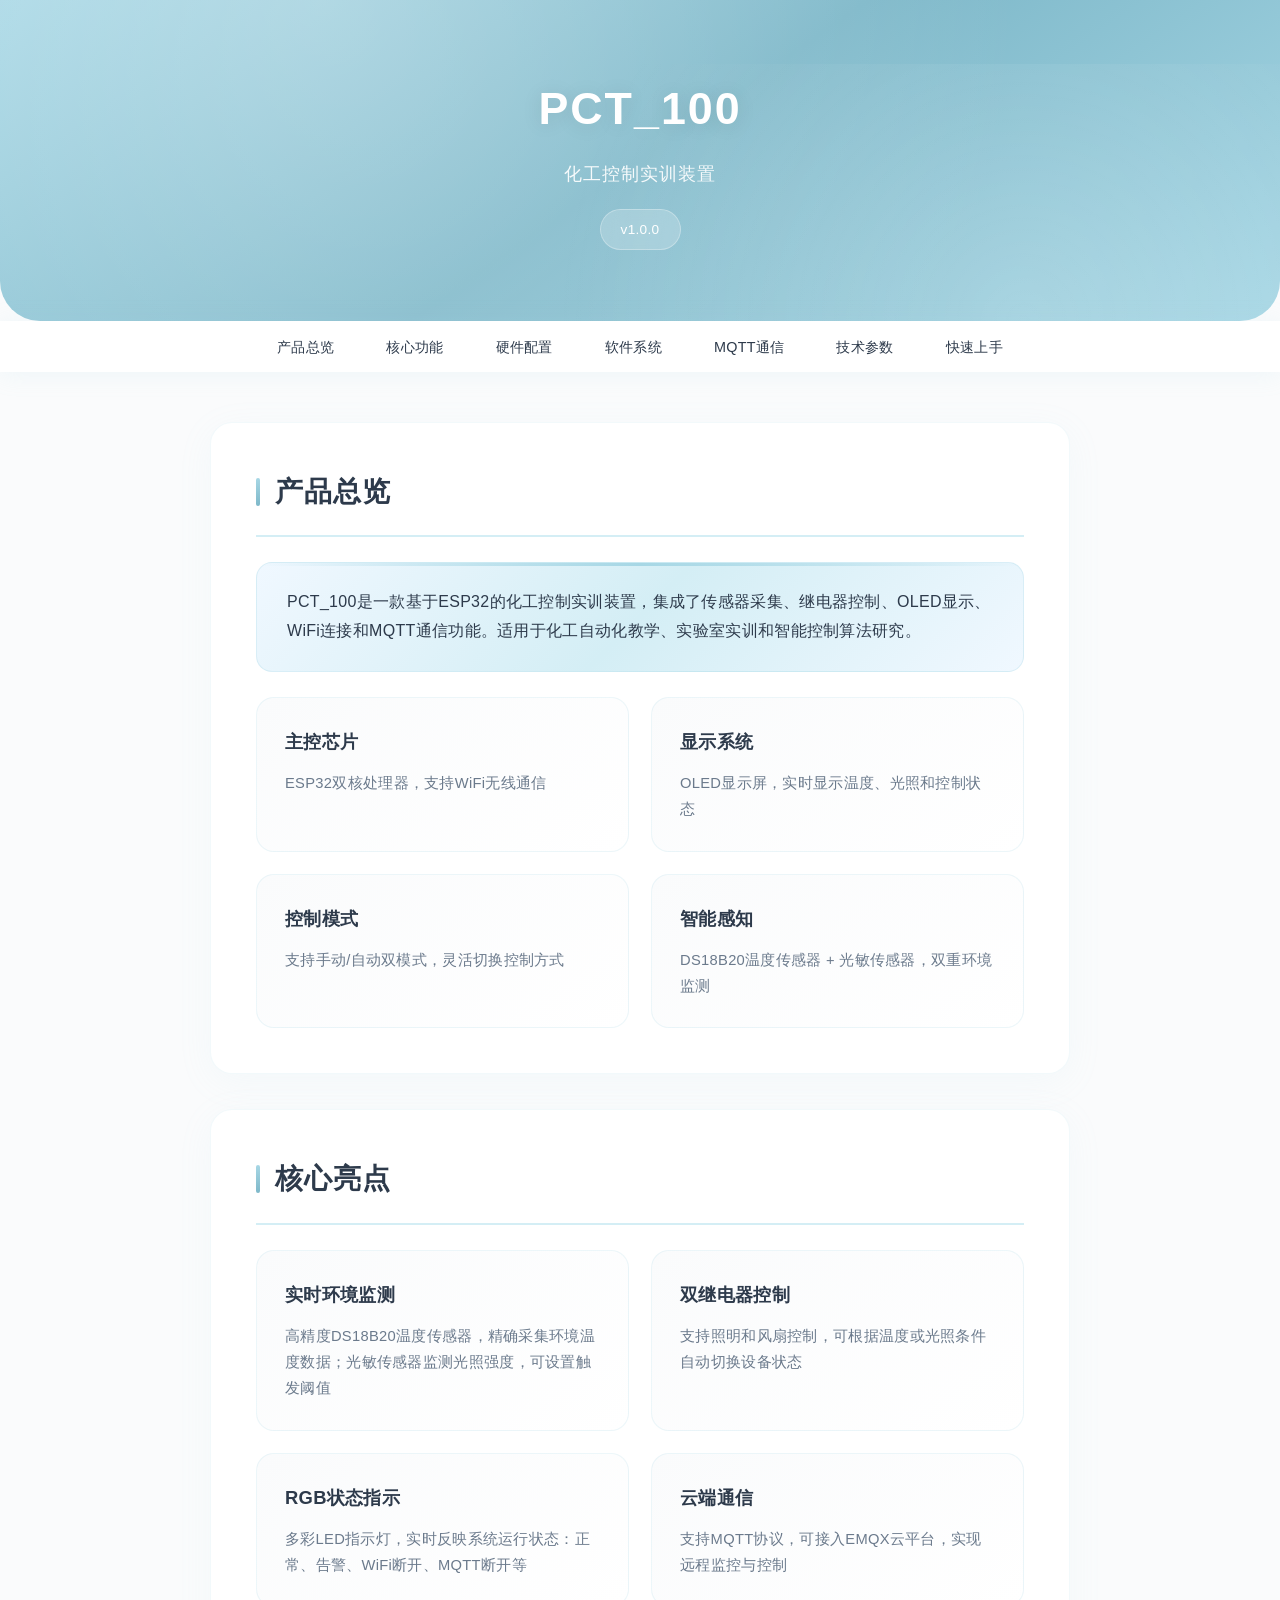
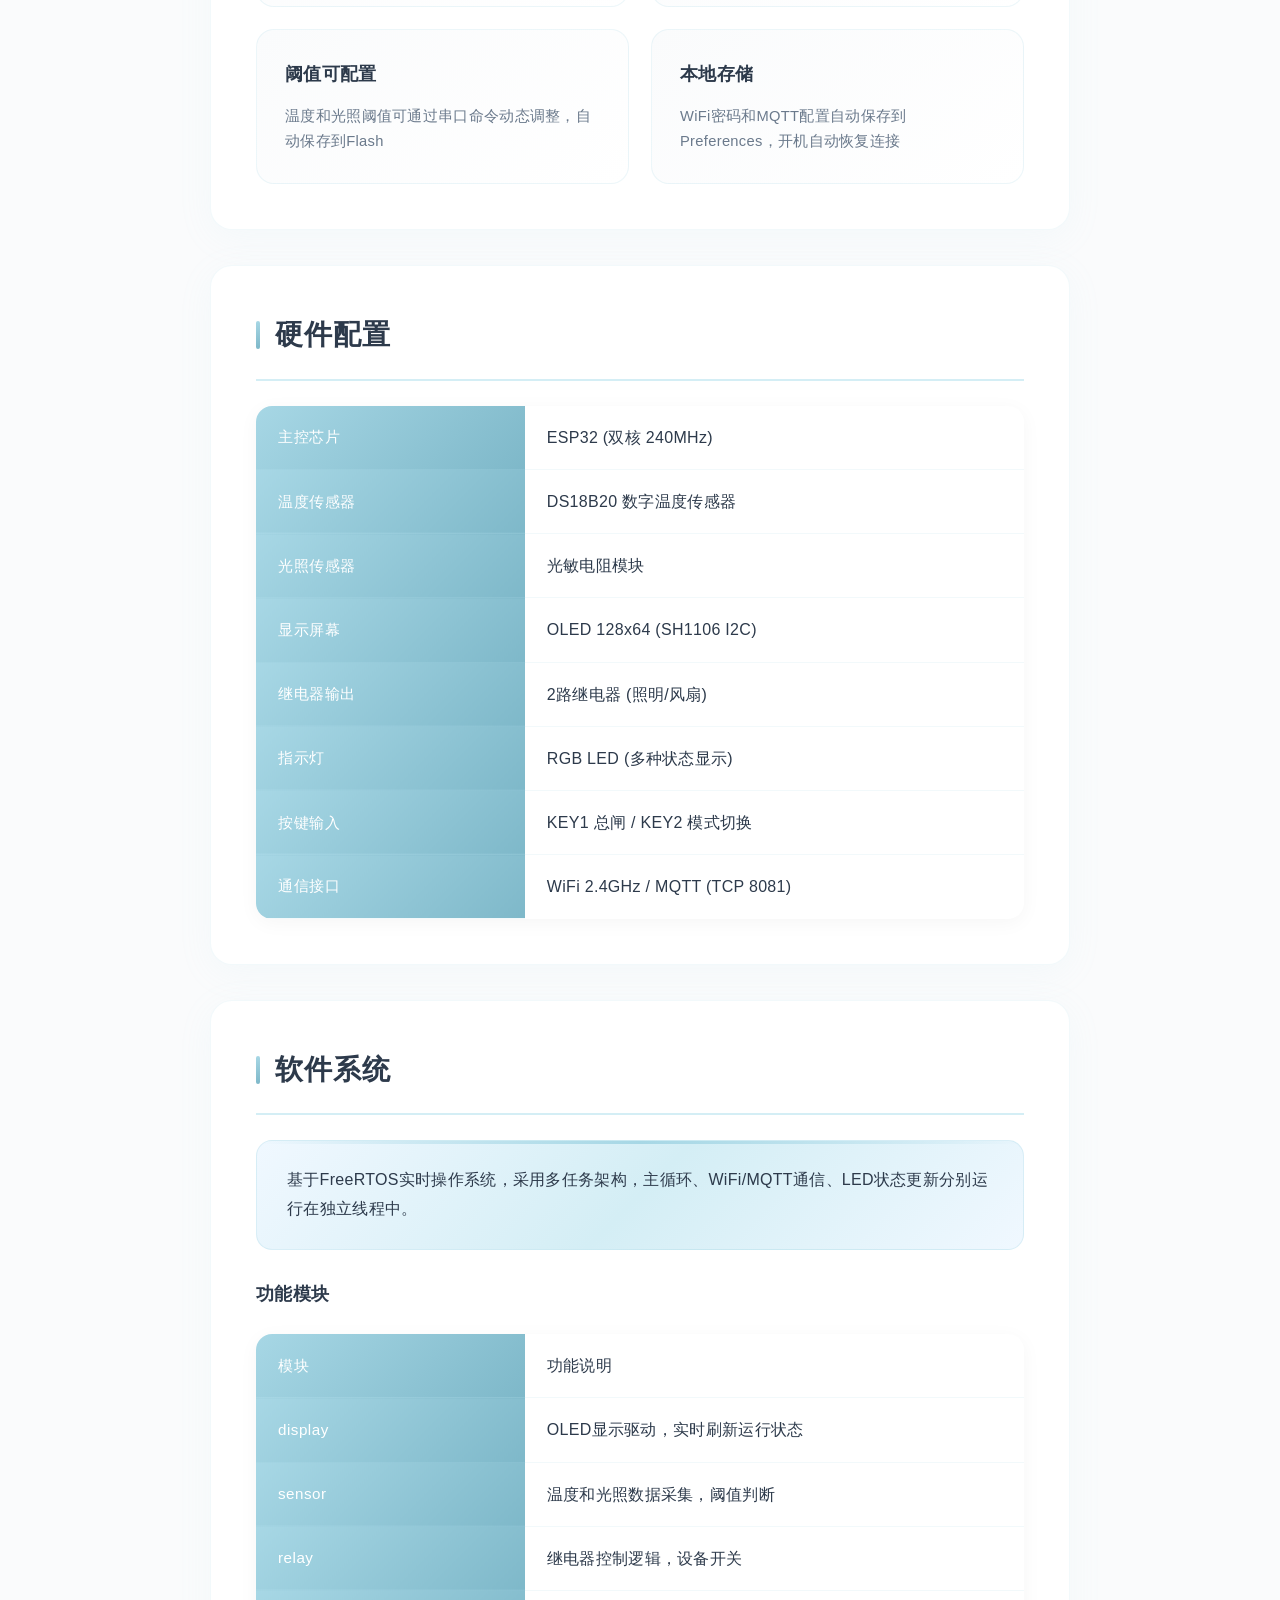
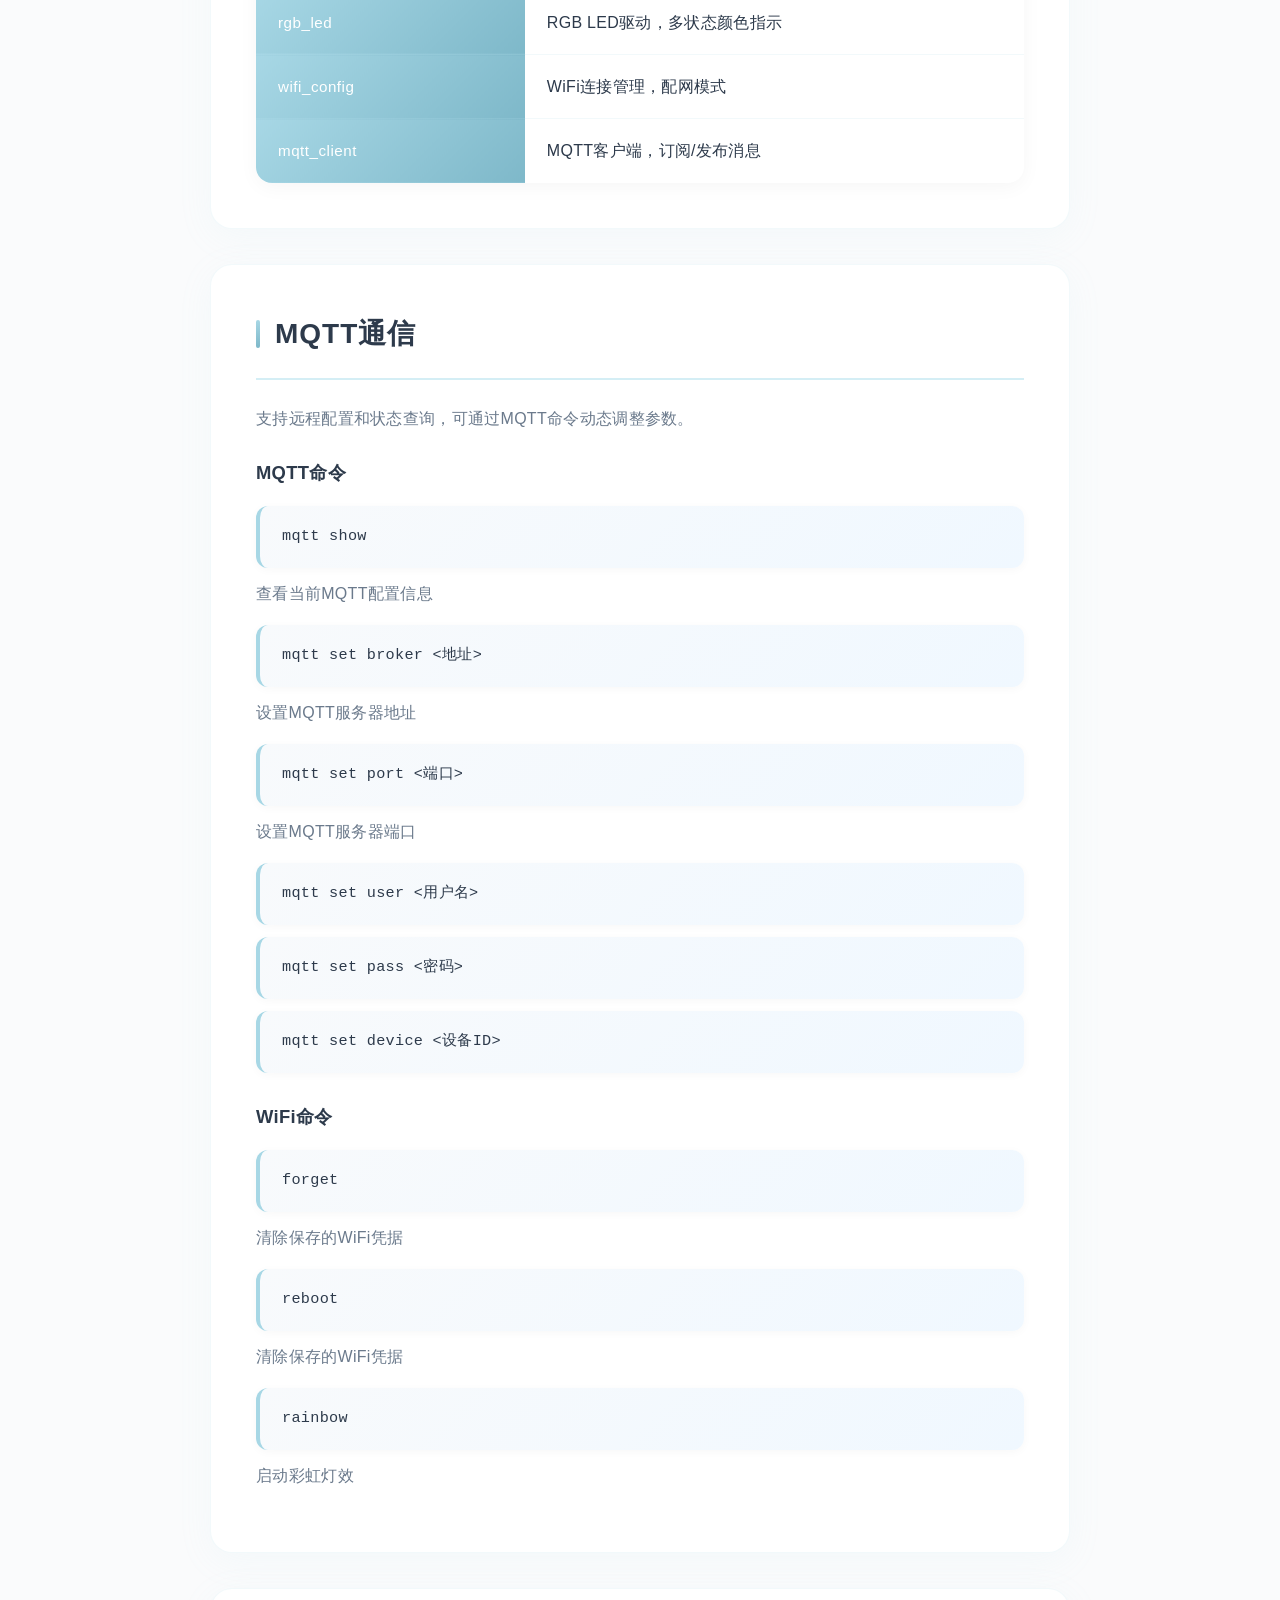
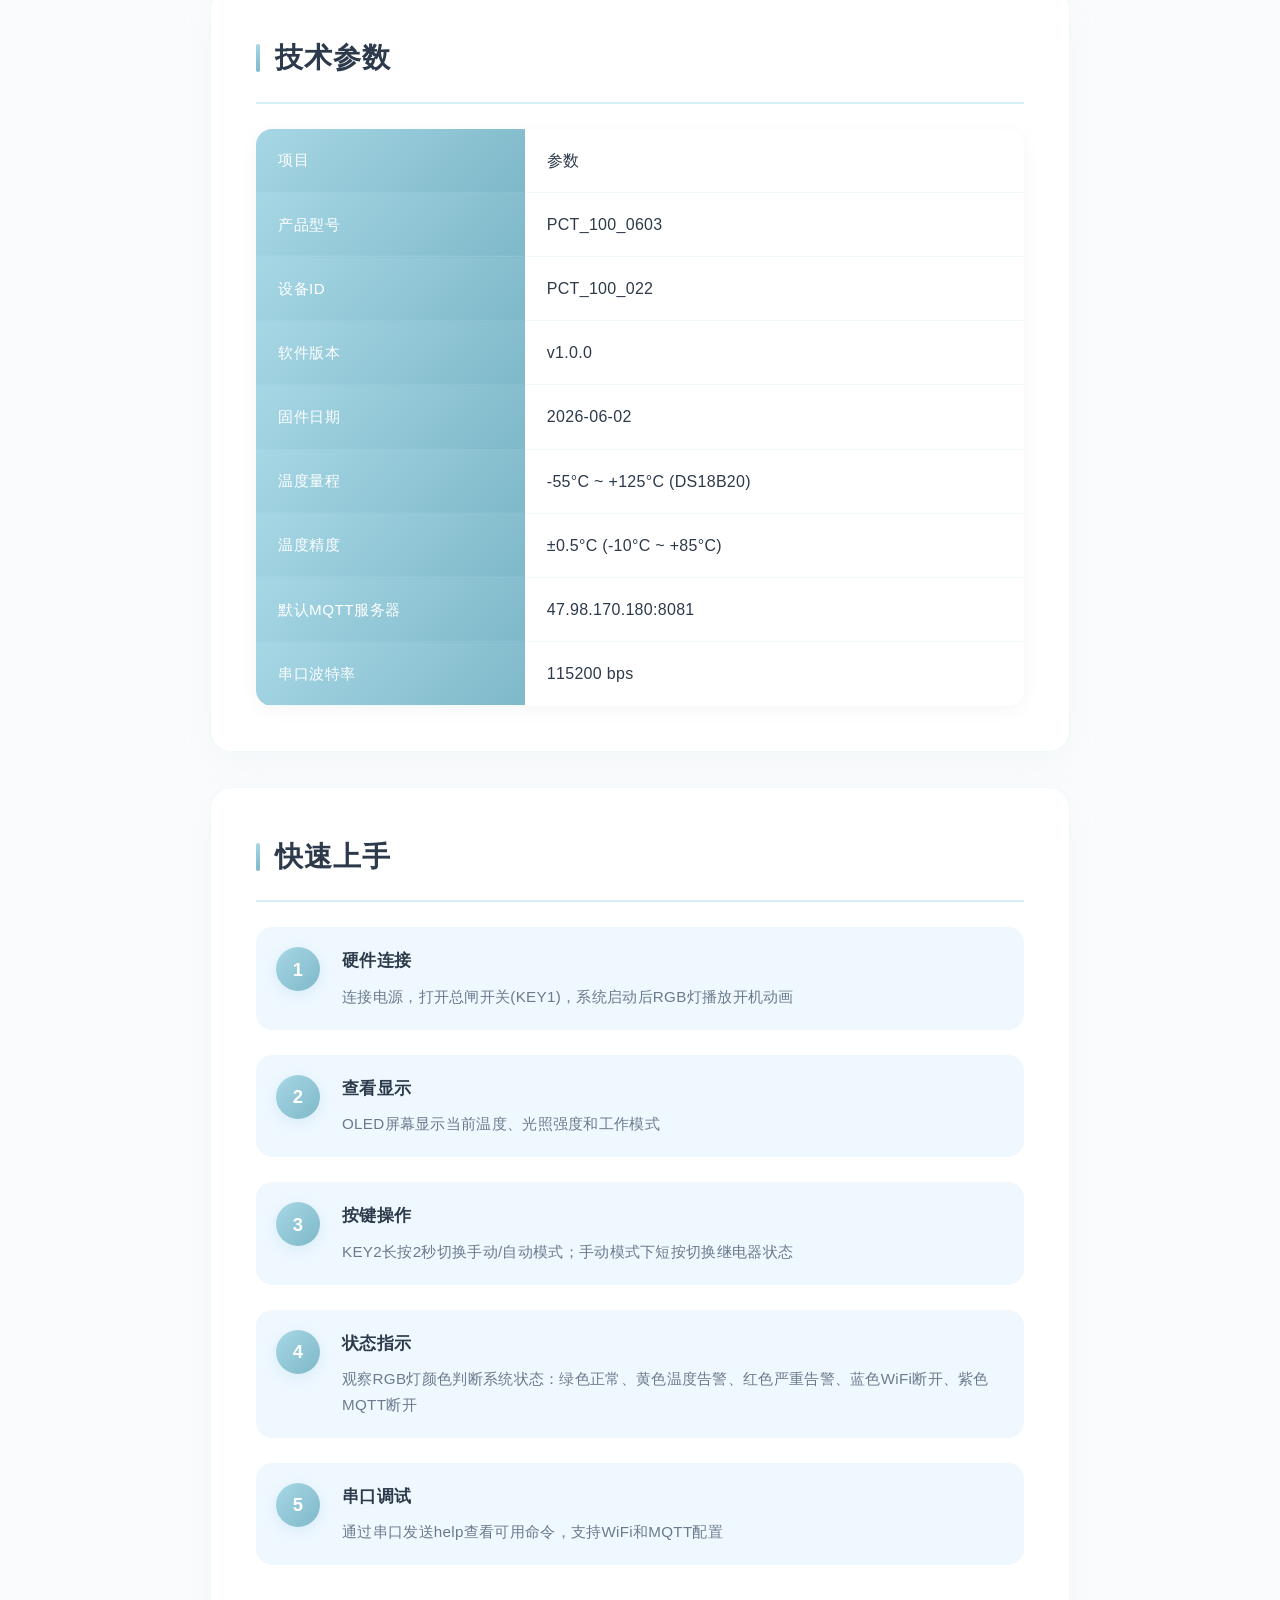
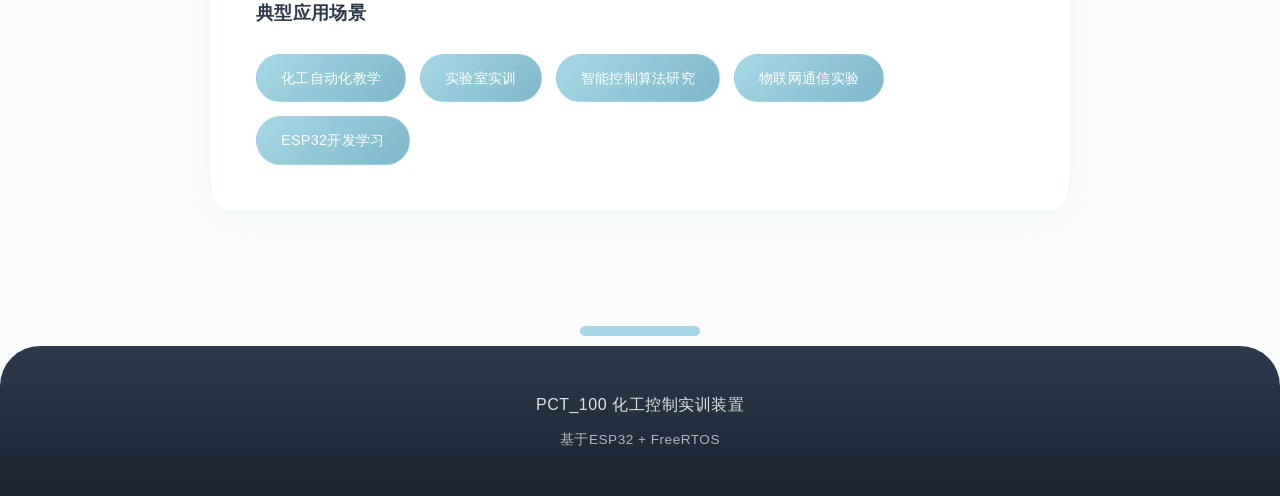
==== index.html @ 9cefe38d "Add files via upload" ====
<!DOCTYPE html>
<html lang="zh-CN">
<head>
    <meta charset="UTF-8">
    <meta name="viewport" content="width=device-width, initial-scale=1.0">
    <title>PCT_100 化工控制实训装置</title>
    <style>
        * {
            margin: 0;
            padding: 0;
            box-sizing: border-box;
        }

        :root {
            --primary: #a7d7e5;
            --primary-dark: #7eb8c9;
            --primary-light: #d4eef5;
            --secondary: #f0f8ff;
            --accent: #c1e1f1;
            --bg-dark: #2d3a4b;
            --bg-light: #fafbfc;
            --text-dark: #2d3a4b;
            --text-light: #6b7a8c;
            --text-muted: #9ca8b8;
        }

        body {
            font-family: 'SF Pro Display', -apple-system, BlinkMacSystemFont, "Segoe UI", "PingFang SC", "Microsoft YaHei", sans-serif;
            background: var(--bg-light);
            color: var(--text-dark);
            line-height: 1.7;
            letter-spacing: 0.3px;
        }

        .header {
            background: linear-gradient(145deg, var(--primary) 0%, var(--primary-dark) 50%, var(--primary) 100%);
            color: white;
            padding: 70px 20px;
            text-align: center;
            position: relative;
            overflow: hidden;
            border-radius: 0 0 40px 40px;
        }

        .header::before {
            content: '';
            position: absolute;
            top: -30%;
            left: -20%;
            width: 150%;
            height: 150%;
            background: radial-gradient(circle at 30% 20%, rgba(255,255,255,0.25) 0%, transparent 50%);
            animation: float 15s ease-in-out infinite;
        }

        .header::after {
            content: '';
            position: absolute;
            bottom: -20%;
            right: -10%;
            width: 100%;
            height: 100%;
            background: radial-gradient(circle at 70% 80%, rgba(255,255,255,0.15) 0%, transparent 50%);
            animation: float-reverse 12s ease-in-out infinite;
        }

        @keyframes float {
            0%, 100% { transform: translate(0, 0) rotate(0deg); }
            50% { transform: translate(5%, 5%) rotate(2deg); }
        }

        @keyframes float-reverse {
            0%, 100% { transform: translate(0, 0) rotate(0deg); }
            50% { transform: translate(-5%, -5%) rotate(-2deg); }
        }

        .header h1 {
            font-size: 2.8rem;
            font-weight: 600;
            margin-bottom: 12px;
            position: relative;
            letter-spacing: 2px;
            text-shadow: 0 2px 20px rgba(0,0,0,0.1);
        }

        .header .subtitle {
            font-size: 1.15rem;
            opacity: 0.92;
            position: relative;
            font-weight: 300;
            letter-spacing: 1px;
        }

        .nav {
            background: white;
            padding: 12px 20px;
            position: sticky;
            top: 0;
            z-index: 100;
            box-shadow: 0 2px 25px rgba(167, 215, 229, 0.15);
            backdrop-filter: blur(10px);
        }

        .nav-list {
            display: flex;
            justify-content: center;
            flex-wrap: wrap;
            gap: 8px 16px;
            list-style: none;
            max-width: 1000px;
            margin: 0 auto;
        }

        .nav-list a {
            color: var(--text-dark);
            text-decoration: none;
            padding: 8px 18px;
            border-radius: 25px;
            transition: all 0.35s cubic-bezier(0.4, 0, 0.2, 1);
            font-size: 0.9rem;
            font-weight: 400;
            background: transparent;
        }

        .nav-list a:hover {
            background: var(--primary);
            color: white;
            transform: translateY(-1px);
            box-shadow: 0 4px 15px rgba(167, 215, 229, 0.4);
        }

        .nav-list a.active {
            background: var(--primary-dark);
            color: white;
        }

        .container {
            max-width: 900px;
            margin: 0 auto;
            padding: 50px 20px;
        }

        .section {
            background: white;
            border-radius: 22px;
            padding: 45px;
            margin-bottom: 35px;
            box-shadow: 0 8px 35px rgba(167, 215, 229, 0.08);
            border: 1px solid rgba(167, 215, 229, 0.15);
            transition: all 0.4s ease;
        }

        .section:hover {
            box-shadow: 0 12px 45px rgba(167, 215, 229, 0.12);
            transform: translateY(-2px);
        }

        .section h2 {
            color: var(--text-dark);
            font-size: 1.75rem;
            margin-bottom: 25px;
            padding-bottom: 20px;
            border-bottom: 2px solid var(--primary-light);
            display: flex;
            align-items: center;
            gap: 15px;
            font-weight: 600;
            letter-spacing: 1px;
        }

        .section h2::before {
            content: '';
            width: 4px;
            height: 28px;
            background: linear-gradient(180deg, var(--primary) 0%, var(--primary-dark) 100%);
            border-radius: 2px;
        }

        .highlight-box {
            background: linear-gradient(135deg, var(--secondary) 0%, var(--primary-light) 50%, var(--secondary) 100%);
            border-radius: 16px;
            padding: 25px 30px;
            margin: 25px 0;
            border: 1px solid rgba(167, 215, 229, 0.3);
            position: relative;
            overflow: hidden;
        }

        .highlight-box::before {
            content: '';
            position: absolute;
            top: 0;
            left: 0;
            width: 100%;
            height: 3px;
            background: linear-gradient(90deg, transparent, var(--primary), transparent);
        }

        .highlight-box p {
            color: var(--text-dark);
            font-size: 1rem;
            font-weight: 400;
            line-height: 1.8;
        }

        .feature-grid {
            display: grid;
            grid-template-columns: repeat(auto-fit, minmax(260px, 1fr));
            gap: 22px;
            margin-top: 25px;
        }

        .feature-card {
            background: linear-gradient(145deg, #fafbfc 0%, white 100%);
            border-radius: 18px;
            padding: 28px;
            border: 1px solid rgba(167, 215, 229, 0.2);
            transition: all 0.4s cubic-bezier(0.4, 0, 0.2, 1);
            position: relative;
            overflow: hidden;
        }

        .feature-card::before {
            content: '';
            position: absolute;
            top: -50%;
            right: -50%;
            width: 100%;
            height: 100%;
            background: radial-gradient(circle, var(--primary-light) 0%, transparent 70%);
            opacity: 0;
            transition: opacity 0.4s;
        }

        .feature-card:hover {
            border-color: var(--primary);
            transform: translateY(-5px);
            box-shadow: 0 15px 40px rgba(167, 215, 229, 0.2);
        }

        .feature-card:hover::before {
            opacity: 1;
        }

        .feature-card h3 {
            color: var(--text-dark);
            font-size: 1.15rem;
            margin-bottom: 14px;
            font-weight: 600;
            position: relative;
            z-index: 1;
        }

        .feature-card p {
            color: var(--text-light);
            font-size: 0.92rem;
            line-height: 1.75;
            position: relative;
            z-index: 1;
        }

        .spec-table {
            width: 100%;
            border-collapse: collapse;
            margin-top: 25px;
            background: white;
            border-radius: 16px;
            overflow: hidden;
            box-shadow: 0 4px 20px rgba(0,0,0,0.04);
        }

        .spec-table th, .spec-table td {
            padding: 18px 22px;
            text-align: left;
            border-bottom: 1px solid rgba(167, 215, 229, 0.15);
        }

        .spec-table th {
            background: linear-gradient(135deg, var(--primary) 0%, var(--primary-dark) 100%);
            color: white;
            font-weight: 500;
            width: 35%;
            font-size: 0.95rem;
            letter-spacing: 0.5px;
        }

        .spec-table tr:last-child td {
            border-bottom: none;
        }

        .spec-table tr:hover td {
            background: var(--secondary);
        }

        .app-list {
            display: flex;
            flex-wrap: wrap;
            gap: 14px;
            margin-top: 25px;
        }

        .app-tag {
            background: linear-gradient(135deg, var(--primary) 0%, var(--primary-dark) 100%);
            color: white;
            padding: 11px 24px;
            border-radius: 28px;
            font-size: 0.9rem;
            font-weight: 500;
            transition: all 0.35s;
            border: 1px solid rgba(167, 215, 229, 0.3);
        }

        .app-tag:hover {
            transform: translateY(-3px);
            box-shadow: 0 8px 25px rgba(167, 215, 229, 0.4);
        }

        .flow-steps {
            display: flex;
            flex-direction: column;
            gap: 25px;
            margin-top: 25px;
        }

        .flow-step {
            display: flex;
            align-items: flex-start;
            gap: 22px;
            padding: 20px;
            background: var(--secondary);
            border-radius: 16px;
            transition: all 0.35s;
        }

        .flow-step:hover {
            background: var(--primary-light);
            transform: translateX(5px);
        }

        .step-number {
            background: linear-gradient(135deg, var(--primary) 0%, var(--primary-dark) 100%);
            color: white;
            width: 44px;
            height: 44px;
            border-radius: 50%;
            display: flex;
            align-items: center;
            justify-content: center;
            font-weight: 600;
            font-size: 1.15rem;
            flex-shrink: 0;
            box-shadow: 0 4px 15px rgba(167, 215, 229, 0.35);
        }

        .step-content h4 {
            color: var(--text-dark);
            margin-bottom: 8px;
            font-weight: 600;
            font-size: 1.05rem;
        }

        .step-content p {
            color: var(--text-light);
            font-size: 0.95rem;
            line-height: 1.7;
        }

        .mqtt-cmd {
            background: linear-gradient(135deg, #f8fafc 0%, #f0f8ff 100%);
            border-radius: 12px;
            padding: 18px 22px;
            font-family: "SF Mono", "Consolas", "Monaco", monospace;
            margin: 12px 0;
            border-left: 4px solid var(--primary);
            font-size: 0.95rem;
            color: var(--text-dark);
            box-shadow: 0 2px 10px rgba(0,0,0,0.03);
        }

        .footer {
            background: linear-gradient(180deg, var(--bg-dark) 0%, #1a2332 100%);
            color: white;
            text-align: center;
            padding: 45px 20px;
            margin-top: 50px;
            border-radius: 40px 40px 0 0;
            position: relative;
        }

        .footer::before {
            content: '';
            position: absolute;
            top: -20px;
            left: 50%;
            transform: translateX(-50%);
            width: 120px;
            height: 10px;
            background: var(--primary);
            border-radius: 5px;
        }

        .footer p {
            opacity: 0.85;
            font-weight: 300;
            letter-spacing: 0.5px;
        }

        .footer p:last-child {
            margin-top: 10px;
            font-size: 0.85rem;
            opacity: 0.65;
        }

        .product-badge {
            display: inline-block;
            background: rgba(255,255,255,0.2);
            backdrop-filter: blur(10px);
            color: white;
            padding: 8px 20px;
            border-radius: 25px;
            font-size: 0.85rem;
            font-weight: 500;
            margin-top: 20px;
            border: 1px solid rgba(255,255,255,0.3);
            position: relative;
        }

        @media (max-width: 768px) {
            .header {
                padding: 50px 20px;
                border-radius: 0 0 25px 25px;
            }
            
            .header h1 { 
                font-size: 2rem; 
                letter-spacing: 1px;
            }
            
            .nav-list { 
                gap: 6px 12px; 
            }
            
            .nav-list a { 
                padding: 7px 14px; 
                font-size: 0.82rem; 
            }
            
            .container {
                padding: 35px 15px;
            }
            
            .section { 
                padding: 28px 22px; 
                border-radius: 16px;
            }
            
            .section h2 { 
                font-size: 1.35rem; 
                padding-bottom: 15px;
            }
            
            .spec-table th, .spec-table td { 
                padding: 12px 15px; 
                font-size: 0.88rem;
            }
            
            .feature-card {
                padding: 22px;
            }
            
            .flow-step {
                padding: 16px;
            }
            
            .step-number {
                width: 38px;
                height: 38px;
                font-size: 1rem;
            }
        }
    </style>
</head>
<body>
    <header class="header">
        <h1>PCT_100</h1>
        <p class="subtitle">化工控制实训装置</p>
        <span class="product-badge">v1.0.0</span>
    </header>

    <nav class="nav">
        <ul class="nav-list">
            <li><a href="#overview">产品总览</a></li>
            <li><a href="#features">核心功能</a></li>
            <li><a href="#hardware">硬件配置</a></li>
            <li><a href="#software">软件系统</a></li>
            <li><a href="#mqtt">MQTT通信</a></li>
            <li><a href="#specs">技术参数</a></li>
            <li><a href="#guide">快速上手</a></li>
        </ul>
    </nav>

    <main class="container">
        <section id="overview" class="section">
            <h2>产品总览</h2>
            <div class="highlight-box">
                <p>PCT_100是一款基于ESP32的化工控制实训装置，集成了传感器采集、继电器控制、OLED显示、WiFi连接和MQTT通信功能。适用于化工自动化教学、实验室实训和智能控制算法研究。</p>
            </div>
            <div class="feature-grid">
                <div class="feature-card">
                    <h3>主控芯片</h3>
                    <p>ESP32双核处理器，支持WiFi无线通信</p>
                </div>
                <div class="feature-card">
                    <h3>显示系统</h3>
                    <p>OLED显示屏，实时显示温度、光照和控制状态</p>
                </div>
                <div class="feature-card">
                    <h3>控制模式</h3>
                    <p>支持手动/自动双模式，灵活切换控制方式</p>
                </div>
                <div class="feature-card">
                    <h3>智能感知</h3>
                    <p>DS18B20温度传感器 + 光敏传感器，双重环境监测</p>
                </div>
            </div>
        </section>

        <section id="features" class="section">
            <h2>核心亮点</h2>
            <div class="feature-grid">
                <div class="feature-card">
                    <h3>实时环境监测</h3>
                    <p>高精度DS18B20温度传感器，精确采集环境温度数据；光敏传感器监测光照强度，可设置触发阈值</p>
                </div>
                <div class="feature-card">
                    <h3>双继电器控制</h3>
                    <p>支持照明和风扇控制，可根据温度或光照条件自动切换设备状态</p>
                </div>
                <div class="feature-card">
                    <h3>RGB状态指示</h3>
                    <p>多彩LED指示灯，实时反映系统运行状态：正常、告警、WiFi断开、MQTT断开等</p>
                </div>
                <div class="feature-card">
                    <h3>云端通信</h3>
                    <p>支持MQTT协议，可接入EMQX云平台，实现远程监控与控制</p>
                </div>
                <div class="feature-card">
                    <h3>阈值可配置</h3>
                    <p>温度和光照阈值可通过串口命令动态调整，自动保存到Flash</p>
                </div>
                <div class="feature-card">
                    <h3>本地存储</h3>
                    <p>WiFi密码和MQTT配置自动保存到Preferences，开机自动恢复连接</p>
                </div>
            </div>
        </section>

        <section id="hardware" class="section">
            <h2>硬件配置</h2>
            <table class="spec-table">
                <tr>
                    <th>主控芯片</th>
                    <td>ESP32 (双核 240MHz)</td>
                </tr>
                <tr>
                    <th>温度传感器</th>
                    <td>DS18B20 数字温度传感器</td>
                </tr>
                <tr>
                    <th>光照传感器</th>
                    <td>光敏电阻模块</td>
                </tr>
                <tr>
                    <th>显示屏幕</th>
                    <td>OLED 128x64 (SH1106 I2C)</td>
                </tr>
                <tr>
                    <th>继电器输出</th>
                    <td>2路继电器 (照明/风扇)</td>
                </tr>
                <tr>
                    <th>指示灯</th>
                    <td>RGB LED (多种状态显示)</td>
                </tr>
                <tr>
                    <th>按键输入</th>
                    <td>KEY1 总闸 / KEY2 模式切换</td>
                </tr>
                <tr>
                    <th>通信接口</th>
                    <td>WiFi 2.4GHz / MQTT (TCP 8081)</td>
                </tr>
            </table>
        </section>

        <section id="software" class="section">
            <h2>软件系统</h2>
            <div class="highlight-box">
                <p>基于FreeRTOS实时操作系统，采用多任务架构，主循环、WiFi/MQTT通信、LED状态更新分别运行在独立线程中。</p>
            </div>
            <h3 style="margin: 28px 0 18px; color: var(--text-dark); font-weight: 600; font-size: 1.15rem;">功能模块</h3>
            <table class="spec-table">
                <tr>
                    <th>模块</th>
                    <td>功能说明</td>
                </tr>
                <tr>
                    <th>display</th>
                    <td>OLED显示驱动，实时刷新运行状态</td>
                </tr>
                <tr>
                    <th>sensor</th>
                    <td>温度和光照数据采集，阈值判断</td>
                </tr>
                <tr>
                    <th>relay</th>
                    <td>继电器控制逻辑，设备开关</td>
                </tr>
                <tr>
                    <th>rgb_led</th>
                    <td>RGB LED驱动，多状态颜色指示</td>
                </tr>
                <tr>
                    <th>wifi_config</th>
                    <td>WiFi连接管理，配网模式</td>
                </tr>
                <tr>
                    <th>mqtt_client</th>
                    <td>MQTT客户端，订阅/发布消息</td>
                </tr>
            </table>
        </section>

        <section id="mqtt" class="section">
            <h2>MQTT通信</h2>
            <p style="color: var(--text-light);">支持远程配置和状态查询，可通过MQTT命令动态调整参数。</p>
            <h3 style="margin: 25px 0 18px; color: var(--text-dark); font-weight: 600; font-size: 1.15rem;">MQTT命令</h3>
            <div class="mqtt-cmd">mqtt show</div>
            <p style="margin: 10px 0 18px; color: var(--text-light);">查看当前MQTT配置信息</p>
            <div class="mqtt-cmd">mqtt set broker &lt;地址&gt;</div>
            <p style="margin: 10px 0 18px; color: var(--text-light);">设置MQTT服务器地址</p>
            <div class="mqtt-cmd">mqtt set port &lt;端口&gt;</div>
            <p style="margin: 10px 0 18px; color: var(--text-light);">设置MQTT服务器端口</p>
            <div class="mqtt-cmd">mqtt set user &lt;用户名&gt;</div>
            <div class="mqtt-cmd">mqtt set pass &lt;密码&gt;</div>
            <div class="mqtt-cmd">mqtt set device &lt;设备ID&gt;</div>
            <h3 style="margin: 28px 0 18px; color: var(--text-dark); font-weight: 600; font-size: 1.15rem;">WiFi命令</h3>
            <div class="mqtt-cmd">forget</div>
            <p style="margin: 10px 0 18px; color: var(--text-light);">清除保存的WiFi凭据</p>
            <div class="mqtt-cmd">reboot</div>
            <p style="margin: 10px 0 18px; color: var(--text-light);">清除保存的WiFi凭据</p>
            <div class="mqtt-cmd">rainbow</div>
            <p style="margin: 10px 0 18px; color: var(--text-light);">启动彩虹灯效</p>
        </section>

        <section id="specs" class="section">
            <h2>技术参数</h2>
            <table class="spec-table">
                <tr>
                    <th>项目</th>
                    <td>参数</td>
                </tr>
                <tr>
                    <th>产品型号</th>
                    <td>PCT_100_0603</td>
                </tr>
                <tr>
                    <th>设备ID</th>
                    <td>PCT_100_022</td>
                </tr>
                <tr>
                    <th>软件版本</th>
                    <td>v1.0.0</td>
                </tr>
                <tr>
                    <th>固件日期</th>
                    <td>2026-06-02</td>
                </tr>
                <tr>
                    <th>温度量程</th>
                    <td>-55°C ~ +125°C (DS18B20)</td>
                </tr>
                <tr>
                    <th>温度精度</th>
                    <td>±0.5°C (-10°C ~ +85°C)</td>
                </tr>
                <tr>
                    <th>默认MQTT服务器</th>
                    <td>47.98.170.180:8081</td>
                </tr>
                <tr>
                    <th>串口波特率</th>
                    <td>115200 bps</td>
                </tr>
            </table>
        </section>

        <section id="guide" class="section">
            <h2>快速上手</h2>
            <div class="flow-steps">
                <div class="flow-step">
                    <span class="step-number">1</span>
                    <div class="step-content">
                        <h4>硬件连接</h4>
                        <p>连接电源，打开总闸开关(KEY1)，系统启动后RGB灯播放开机动画</p>
                    </div>
                </div>
                <div class="flow-step">
                    <span class="step-number">2</span>
                    <div class="step-content">
                        <h4>查看显示</h4>
                        <p>OLED屏幕显示当前温度、光照强度和工作模式</p>
                    </div>
                </div>
                <div class="flow-step">
                    <span class="step-number">3</span>
                    <div class="step-content">
                        <h4>按键操作</h4>
                        <p>KEY2长按2秒切换手动/自动模式；手动模式下短按切换继电器状态</p>
                    </div>
                </div>
                <div class="flow-step">
                    <span class="step-number">4</span>
                    <div class="step-content">
                        <h4>状态指示</h4>
                        <p>观察RGB灯颜色判断系统状态：绿色正常、黄色温度告警、红色严重告警、蓝色WiFi断开、紫色MQTT断开</p>
                    </div>
                </div>
                <div class="flow-step">
                    <span class="step-number">5</span>
                    <div class="step-content">
                        <h4>串口调试</h4>
                        <p>通过串口发送help查看可用命令，支持WiFi和MQTT配置</p>
                    </div>
                </div>
            </div>
            <h3 style="margin: 32px 0 20px; color: var(--text-dark); font-weight: 600; font-size: 1.15rem;">典型应用场景</h3>
            <div class="app-list">
                <span class="app-tag">化工自动化教学</span>
                <span class="app-tag">实验室实训</span>
                <span class="app-tag">智能控制算法研究</span>
                <span class="app-tag">物联网通信实验</span>
                <span class="app-tag">ESP32开发学习</span>
            </div>
        </section>
    </main>

    <footer class="footer">
        <p>PCT_100 化工控制实训装置</p>
        <p>基于ESP32 + FreeRTOS</p>
    </footer>

    <script>
        document.querySelectorAll('a[href^="#"]').forEach(anchor => {
            anchor.addEventListener('click', function(e) {
                e.preventDefault();
                const target = document.querySelector(this.getAttribute('href'));
                if (target) {
                    target.scrollIntoView({ behavior: 'smooth', block: 'start' });
                }
            });
        });

        window.addEventListener('scroll', function() {
            const sections = document.querySelectorAll('.section');
            const navLinks = document.querySelectorAll('.nav-list a');
            
            let currentSection = '';
            
            sections.forEach(section => {
                const sectionTop = section.offsetTop;
                const sectionHeight = section.offsetHeight;
                if (window.scrollY >= sectionTop - 150 && window.scrollY < sectionTop + sectionHeight - 150) {
                    currentSection = section.getAttribute('id');
                }
            });
            
            navLinks.forEach(link => {
                link.classList.remove('active');
                if (link.getAttribute('href') === `#${currentSection}`) {
                    link.classList.add('active');
                }
            });
        });
    </script>
</body>
</html>
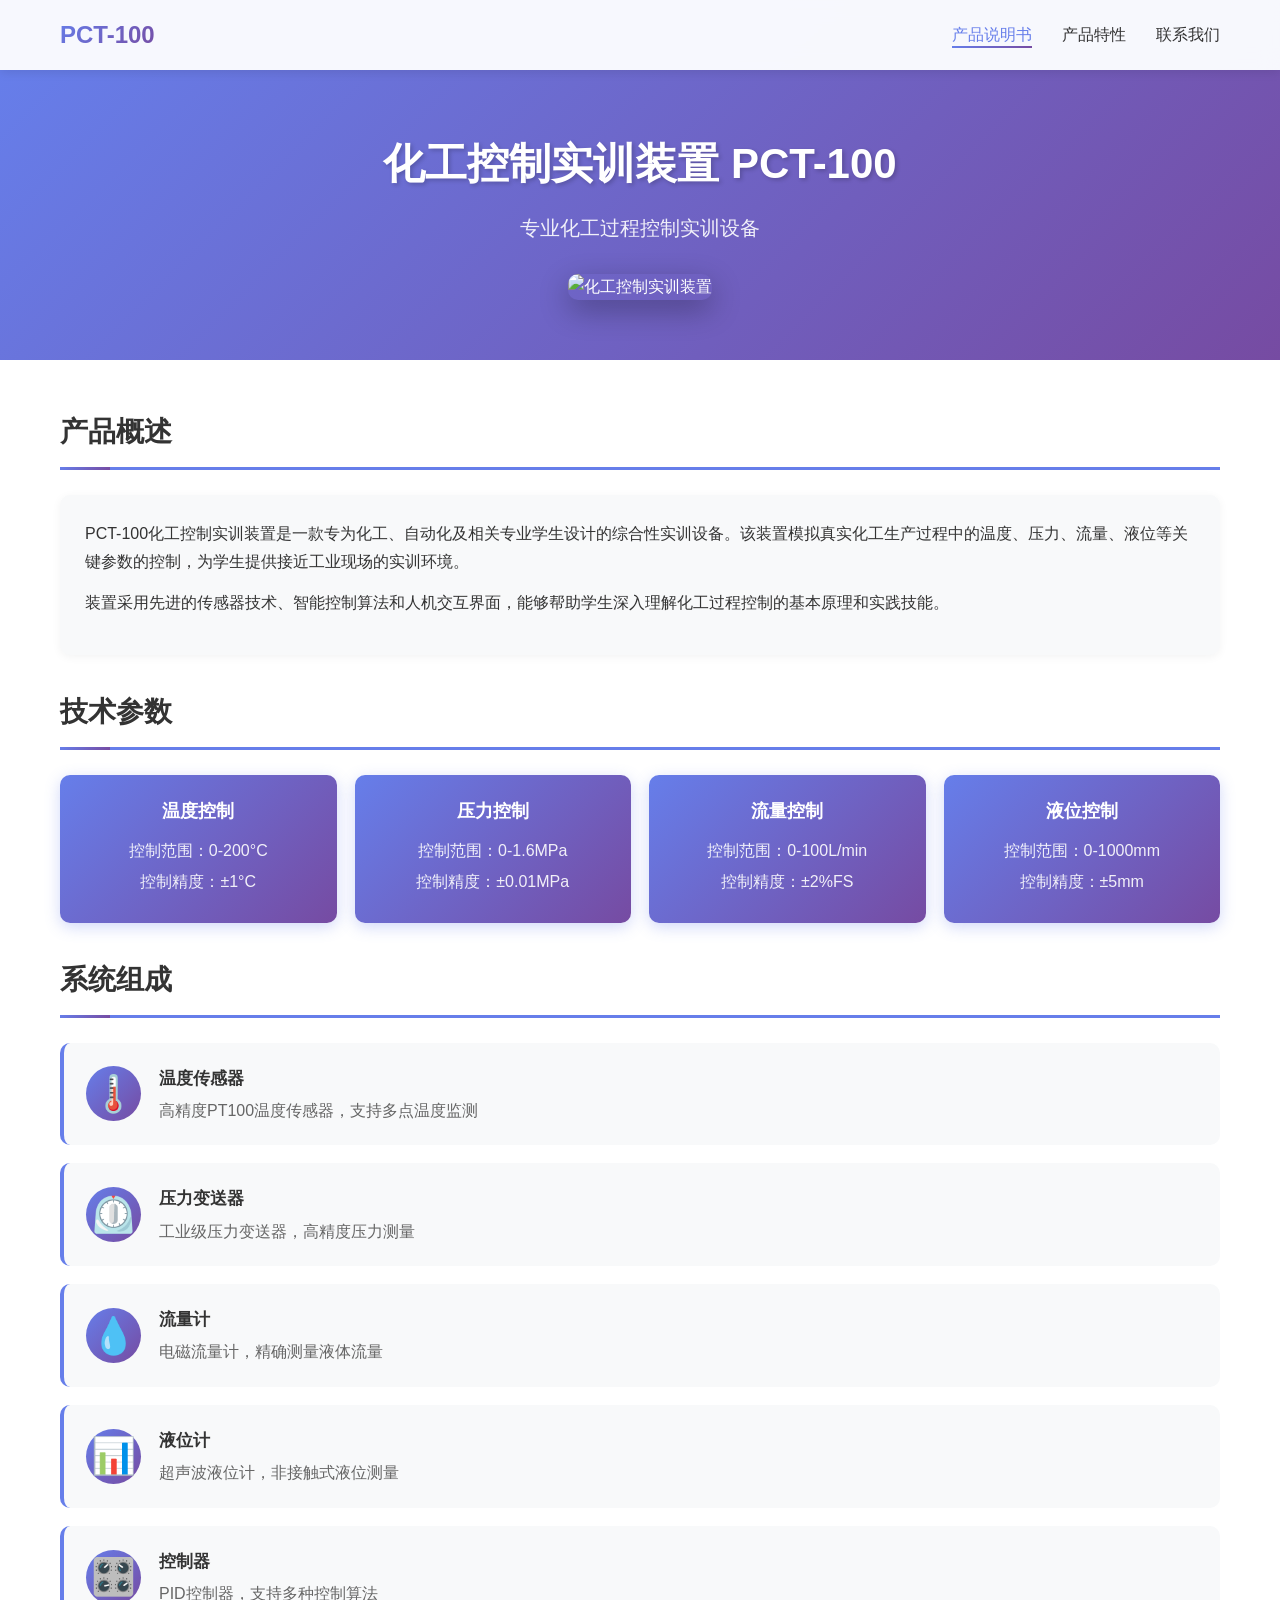
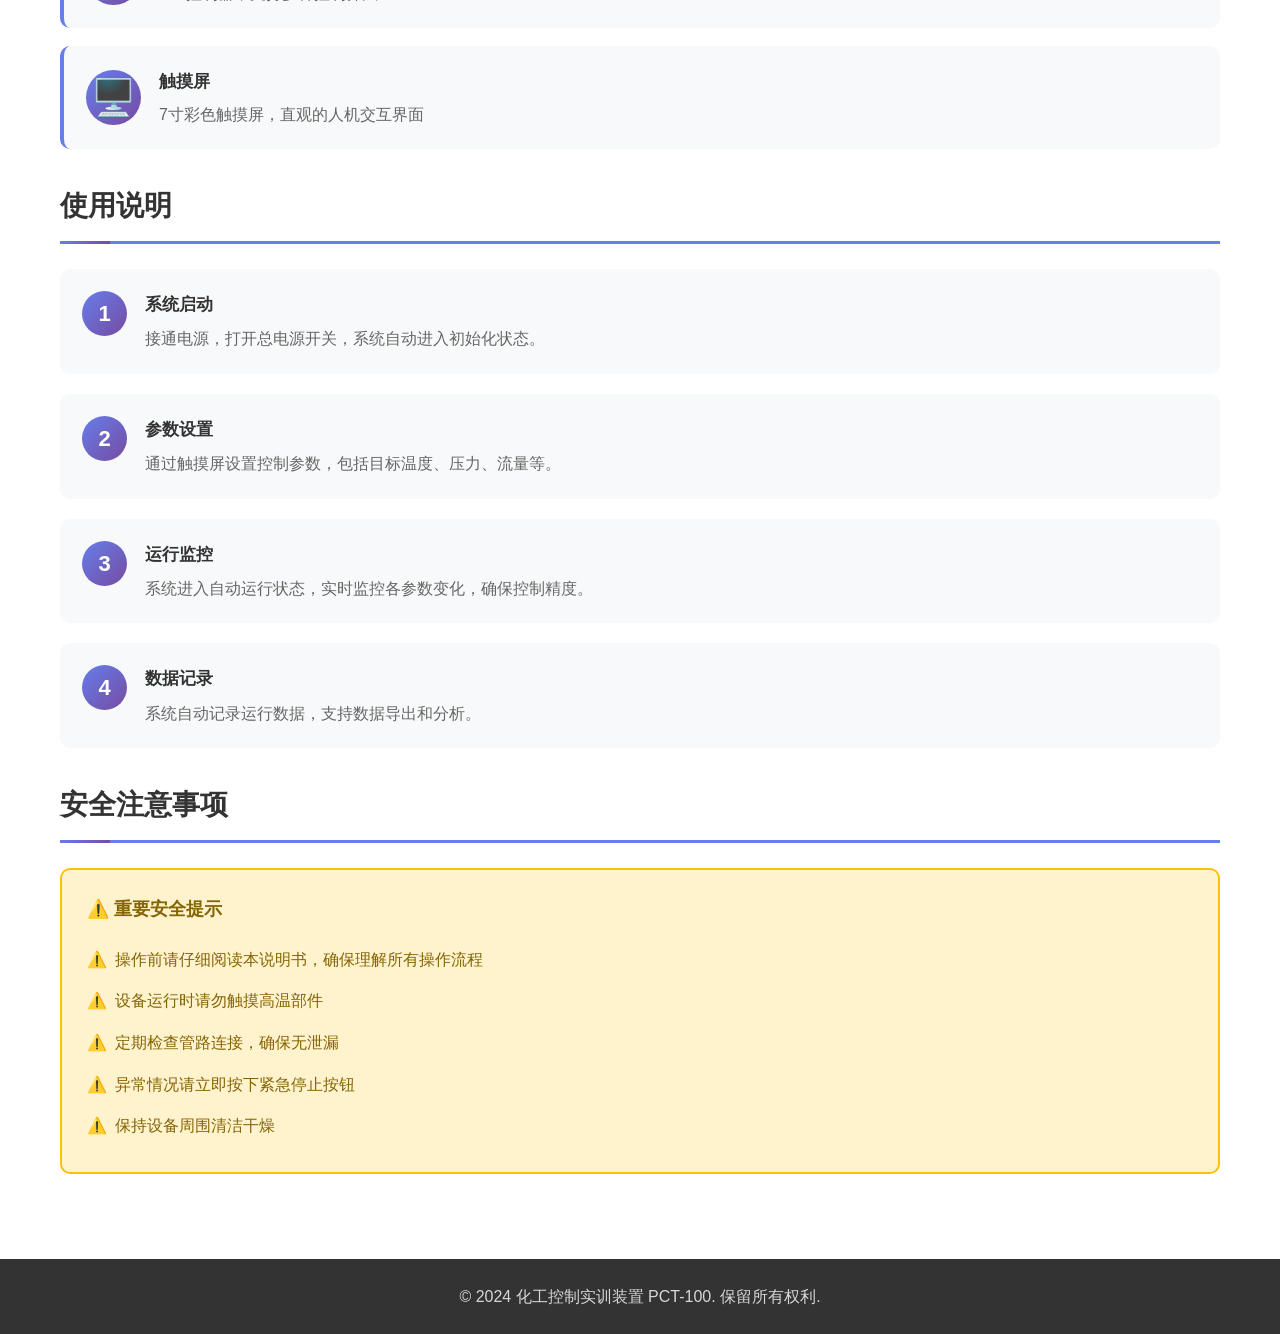
==== commit 24130a63: "初始化化工控制实训装置产品说明书网站" ====
--- a/index.html
+++ b/index.html
@@ -1,787 +1,165 @@
-<!DOCTYPE html>
-<html lang="zh-CN">
-<head>
-    <meta charset="UTF-8">
-    <meta name="viewport" content="width=device-width, initial-scale=1.0">
-    <title>PCT_100 化工控制实训装置</title>
-    <style>
-        * {
-            margin: 0;
-            padding: 0;
-            box-sizing: border-box;
-        }
-
-        :root {
-            --primary: #a7d7e5;
-            --primary-dark: #7eb8c9;
-            --primary-light: #d4eef5;
-            --secondary: #f0f8ff;
-            --accent: #c1e1f1;
-            --bg-dark: #2d3a4b;
-            --bg-light: #fafbfc;
-            --text-dark: #2d3a4b;
-            --text-light: #6b7a8c;
-            --text-muted: #9ca8b8;
-        }
-
-        body {
-            font-family: 'SF Pro Display', -apple-system, BlinkMacSystemFont, "Segoe UI", "PingFang SC", "Microsoft YaHei", sans-serif;
-            background: var(--bg-light);
-            color: var(--text-dark);
-            line-height: 1.7;
-            letter-spacing: 0.3px;
-        }
-
-        .header {
-            background: linear-gradient(145deg, var(--primary) 0%, var(--primary-dark) 50%, var(--primary) 100%);
-            color: white;
-            padding: 70px 20px;
-            text-align: center;
-            position: relative;
-            overflow: hidden;
-            border-radius: 0 0 40px 40px;
-        }
-
-        .header::before {
-            content: '';
-            position: absolute;
-            top: -30%;
-            left: -20%;
-            width: 150%;
-            height: 150%;
-            background: radial-gradient(circle at 30% 20%, rgba(255,255,255,0.25) 0%, transparent 50%);
-            animation: float 15s ease-in-out infinite;
-        }
-
-        .header::after {
-            content: '';
-            position: absolute;
-            bottom: -20%;
-            right: -10%;
-            width: 100%;
-            height: 100%;
-            background: radial-gradient(circle at 70% 80%, rgba(255,255,255,0.15) 0%, transparent 50%);
-            animation: float-reverse 12s ease-in-out infinite;
-        }
-
-        @keyframes float {
-            0%, 100% { transform: translate(0, 0) rotate(0deg); }
-            50% { transform: translate(5%, 5%) rotate(2deg); }
-        }
-
-        @keyframes float-reverse {
-            0%, 100% { transform: translate(0, 0) rotate(0deg); }
-            50% { transform: translate(-5%, -5%) rotate(-2deg); }
-        }
-
-        .header h1 {
-            font-size: 2.8rem;
-            font-weight: 600;
-            margin-bottom: 12px;
-            position: relative;
-            letter-spacing: 2px;
-            text-shadow: 0 2px 20px rgba(0,0,0,0.1);
-        }
-
-        .header .subtitle {
-            font-size: 1.15rem;
-            opacity: 0.92;
-            position: relative;
-            font-weight: 300;
-            letter-spacing: 1px;
-        }
-
-        .nav {
-            background: white;
-            padding: 12px 20px;
-            position: sticky;
-            top: 0;
-            z-index: 100;
-            box-shadow: 0 2px 25px rgba(167, 215, 229, 0.15);
-            backdrop-filter: blur(10px);
-        }
-
-        .nav-list {
-            display: flex;
-            justify-content: center;
-            flex-wrap: wrap;
-            gap: 8px 16px;
-            list-style: none;
-            max-width: 1000px;
-            margin: 0 auto;
-        }
-
-        .nav-list a {
-            color: var(--text-dark);
-            text-decoration: none;
-            padding: 8px 18px;
-            border-radius: 25px;
-            transition: all 0.35s cubic-bezier(0.4, 0, 0.2, 1);
-            font-size: 0.9rem;
-            font-weight: 400;
-            background: transparent;
-        }
-
-        .nav-list a:hover {
-            background: var(--primary);
-            color: white;
-            transform: translateY(-1px);
-            box-shadow: 0 4px 15px rgba(167, 215, 229, 0.4);
-        }
-
-        .nav-list a.active {
-            background: var(--primary-dark);
-            color: white;
-        }
-
-        .container {
-            max-width: 900px;
-            margin: 0 auto;
-            padding: 50px 20px;
-        }
-
-        .section {
-            background: white;
-            border-radius: 22px;
-            padding: 45px;
-            margin-bottom: 35px;
-            box-shadow: 0 8px 35px rgba(167, 215, 229, 0.08);
-            border: 1px solid rgba(167, 215, 229, 0.15);
-            transition: all 0.4s ease;
-        }
-
-        .section:hover {
-            box-shadow: 0 12px 45px rgba(167, 215, 229, 0.12);
-            transform: translateY(-2px);
-        }
-
-        .section h2 {
-            color: var(--text-dark);
-            font-size: 1.75rem;
-            margin-bottom: 25px;
-            padding-bottom: 20px;
-            border-bottom: 2px solid var(--primary-light);
-            display: flex;
-            align-items: center;
-            gap: 15px;
-            font-weight: 600;
-            letter-spacing: 1px;
-        }
-
-        .section h2::before {
-            content: '';
-            width: 4px;
-            height: 28px;
-            background: linear-gradient(180deg, var(--primary) 0%, var(--primary-dark) 100%);
-            border-radius: 2px;
-        }
-
-        .highlight-box {
-            background: linear-gradient(135deg, var(--secondary) 0%, var(--primary-light) 50%, var(--secondary) 100%);
-            border-radius: 16px;
-            padding: 25px 30px;
-            margin: 25px 0;
-            border: 1px solid rgba(167, 215, 229, 0.3);
-            position: relative;
-            overflow: hidden;
-        }
-
-        .highlight-box::before {
-            content: '';
-            position: absolute;
-            top: 0;
-            left: 0;
-            width: 100%;
-            height: 3px;
-            background: linear-gradient(90deg, transparent, var(--primary), transparent);
-        }
-
-        .highlight-box p {
-            color: var(--text-dark);
-            font-size: 1rem;
-            font-weight: 400;
-            line-height: 1.8;
-        }
-
-        .feature-grid {
-            display: grid;
-            grid-template-columns: repeat(auto-fit, minmax(260px, 1fr));
-            gap: 22px;
-            margin-top: 25px;
-        }
-
-        .feature-card {
-            background: linear-gradient(145deg, #fafbfc 0%, white 100%);
-            border-radius: 18px;
-            padding: 28px;
-            border: 1px solid rgba(167, 215, 229, 0.2);
-            transition: all 0.4s cubic-bezier(0.4, 0, 0.2, 1);
-            position: relative;
-            overflow: hidden;
-        }
-
-        .feature-card::before {
-            content: '';
-            position: absolute;
-            top: -50%;
-            right: -50%;
-            width: 100%;
-            height: 100%;
-            background: radial-gradient(circle, var(--primary-light) 0%, transparent 70%);
-            opacity: 0;
-            transition: opacity 0.4s;
-        }
-
-        .feature-card:hover {
-            border-color: var(--primary);
-            transform: translateY(-5px);
-            box-shadow: 0 15px 40px rgba(167, 215, 229, 0.2);
-        }
-
-        .feature-card:hover::before {
-            opacity: 1;
-        }
-
-        .feature-card h3 {
-            color: var(--text-dark);
-            font-size: 1.15rem;
-            margin-bottom: 14px;
-            font-weight: 600;
-            position: relative;
-            z-index: 1;
-        }
-
-        .feature-card p {
-            color: var(--text-light);
-            font-size: 0.92rem;
-            line-height: 1.75;
-            position: relative;
-            z-index: 1;
-        }
-
-        .spec-table {
-            width: 100%;
-            border-collapse: collapse;
-            margin-top: 25px;
-            background: white;
-            border-radius: 16px;
-            overflow: hidden;
-            box-shadow: 0 4px 20px rgba(0,0,0,0.04);
-        }
-
-        .spec-table th, .spec-table td {
-            padding: 18px 22px;
-            text-align: left;
-            border-bottom: 1px solid rgba(167, 215, 229, 0.15);
-        }
-
-        .spec-table th {
-            background: linear-gradient(135deg, var(--primary) 0%, var(--primary-dark) 100%);
-            color: white;
-            font-weight: 500;
-            width: 35%;
-            font-size: 0.95rem;
-            letter-spacing: 0.5px;
-        }
-
-        .spec-table tr:last-child td {
-            border-bottom: none;
-        }
-
-        .spec-table tr:hover td {
-            background: var(--secondary);
-        }
-
-        .app-list {
-            display: flex;
-            flex-wrap: wrap;
-            gap: 14px;
-            margin-top: 25px;
-        }
-
-        .app-tag {
-            background: linear-gradient(135deg, var(--primary) 0%, var(--primary-dark) 100%);
-            color: white;
-            padding: 11px 24px;
-            border-radius: 28px;
-            font-size: 0.9rem;
-            font-weight: 500;
-            transition: all 0.35s;
-            border: 1px solid rgba(167, 215, 229, 0.3);
-        }
-
-        .app-tag:hover {
-            transform: translateY(-3px);
-            box-shadow: 0 8px 25px rgba(167, 215, 229, 0.4);
-        }
-
-        .flow-steps {
-            display: flex;
-            flex-direction: column;
-            gap: 25px;
-            margin-top: 25px;
-        }
-
-        .flow-step {
-            display: flex;
-            align-items: flex-start;
-            gap: 22px;
-            padding: 20px;
-            background: var(--secondary);
-            border-radius: 16px;
-            transition: all 0.35s;
-        }
-
-        .flow-step:hover {
-            background: var(--primary-light);
-            transform: translateX(5px);
-        }
-
-        .step-number {
-            background: linear-gradient(135deg, var(--primary) 0%, var(--primary-dark) 100%);
-            color: white;
-            width: 44px;
-            height: 44px;
-            border-radius: 50%;
-            display: flex;
-            align-items: center;
-            justify-content: center;
-            font-weight: 600;
-            font-size: 1.15rem;
-            flex-shrink: 0;
-            box-shadow: 0 4px 15px rgba(167, 215, 229, 0.35);
-        }
-
-        .step-content h4 {
-            color: var(--text-dark);
-            margin-bottom: 8px;
-            font-weight: 600;
-            font-size: 1.05rem;
-        }
-
-        .step-content p {
-            color: var(--text-light);
-            font-size: 0.95rem;
-            line-height: 1.7;
-        }
-
-        .mqtt-cmd {
-            background: linear-gradient(135deg, #f8fafc 0%, #f0f8ff 100%);
-            border-radius: 12px;
-            padding: 18px 22px;
-            font-family: "SF Mono", "Consolas", "Monaco", monospace;
-            margin: 12px 0;
-            border-left: 4px solid var(--primary);
-            font-size: 0.95rem;
-            color: var(--text-dark);
-            box-shadow: 0 2px 10px rgba(0,0,0,0.03);
-        }
-
-        .footer {
-            background: linear-gradient(180deg, var(--bg-dark) 0%, #1a2332 100%);
-            color: white;
-            text-align: center;
-            padding: 45px 20px;
-            margin-top: 50px;
-            border-radius: 40px 40px 0 0;
-            position: relative;
-        }
-
-        .footer::before {
-            content: '';
-            position: absolute;
-            top: -20px;
-            left: 50%;
-            transform: translateX(-50%);
-            width: 120px;
-            height: 10px;
-            background: var(--primary);
-            border-radius: 5px;
-        }
-
-        .footer p {
-            opacity: 0.85;
-            font-weight: 300;
-            letter-spacing: 0.5px;
-        }
-
-        .footer p:last-child {
-            margin-top: 10px;
-            font-size: 0.85rem;
-            opacity: 0.65;
-        }
-
-        .product-badge {
-            display: inline-block;
-            background: rgba(255,255,255,0.2);
-            backdrop-filter: blur(10px);
-            color: white;
-            padding: 8px 20px;
-            border-radius: 25px;
-            font-size: 0.85rem;
-            font-weight: 500;
-            margin-top: 20px;
-            border: 1px solid rgba(255,255,255,0.3);
-            position: relative;
-        }
-
-        @media (max-width: 768px) {
-            .header {
-                padding: 50px 20px;
-                border-radius: 0 0 25px 25px;
-            }
-            
-            .header h1 { 
-                font-size: 2rem; 
-                letter-spacing: 1px;
-            }
-            
-            .nav-list { 
-                gap: 6px 12px; 
-            }
-            
-            .nav-list a { 
-                padding: 7px 14px; 
-                font-size: 0.82rem; 
-            }
-            
-            .container {
-                padding: 35px 15px;
-            }
-            
-            .section { 
-                padding: 28px 22px; 
-                border-radius: 16px;
-            }
-            
-            .section h2 { 
-                font-size: 1.35rem; 
-                padding-bottom: 15px;
-            }
-            
-            .spec-table th, .spec-table td { 
-                padding: 12px 15px; 
-                font-size: 0.88rem;
-            }
-            
-            .feature-card {
-                padding: 22px;
-            }
-            
-            .flow-step {
-                padding: 16px;
-            }
-            
-            .step-number {
-                width: 38px;
-                height: 38px;
-                font-size: 1rem;
-            }
-        }
-    </style>
-</head>
-<body>
-    <header class="header">
-        <h1>PCT_100</h1>
-        <p class="subtitle">化工控制实训装置</p>
-        <span class="product-badge">v1.0.0</span>
-    </header>
-
-    <nav class="nav">
-        <ul class="nav-list">
-            <li><a href="#overview">产品总览</a></li>
-            <li><a href="#features">核心功能</a></li>
-            <li><a href="#hardware">硬件配置</a></li>
-            <li><a href="#software">软件系统</a></li>
-            <li><a href="#mqtt">MQTT通信</a></li>
-            <li><a href="#specs">技术参数</a></li>
-            <li><a href="#guide">快速上手</a></li>
-        </ul>
-    </nav>
-
-    <main class="container">
-        <section id="overview" class="section">
-            <h2>产品总览</h2>
-            <div class="highlight-box">
-                <p>PCT_100是一款基于ESP32的化工控制实训装置，集成了传感器采集、继电器控制、OLED显示、WiFi连接和MQTT通信功能。适用于化工自动化教学、实验室实训和智能控制算法研究。</p>
-            </div>
-            <div class="feature-grid">
-                <div class="feature-card">
-                    <h3>主控芯片</h3>
-                    <p>ESP32双核处理器，支持WiFi无线通信</p>
-                </div>
-                <div class="feature-card">
-                    <h3>显示系统</h3>
-                    <p>OLED显示屏，实时显示温度、光照和控制状态</p>
-                </div>
-                <div class="feature-card">
-                    <h3>控制模式</h3>
-                    <p>支持手动/自动双模式，灵活切换控制方式</p>
-                </div>
-                <div class="feature-card">
-                    <h3>智能感知</h3>
-                    <p>DS18B20温度传感器 + 光敏传感器，双重环境监测</p>
-                </div>
-            </div>
-        </section>
-
-        <section id="features" class="section">
-            <h2>核心亮点</h2>
-            <div class="feature-grid">
-                <div class="feature-card">
-                    <h3>实时环境监测</h3>
-                    <p>高精度DS18B20温度传感器，精确采集环境温度数据；光敏传感器监测光照强度，可设置触发阈值</p>
-                </div>
-                <div class="feature-card">
-                    <h3>双继电器控制</h3>
-                    <p>支持照明和风扇控制，可根据温度或光照条件自动切换设备状态</p>
-                </div>
-                <div class="feature-card">
-                    <h3>RGB状态指示</h3>
-                    <p>多彩LED指示灯，实时反映系统运行状态：正常、告警、WiFi断开、MQTT断开等</p>
-                </div>
-                <div class="feature-card">
-                    <h3>云端通信</h3>
-                    <p>支持MQTT协议，可接入EMQX云平台，实现远程监控与控制</p>
-                </div>
-                <div class="feature-card">
-                    <h3>阈值可配置</h3>
-                    <p>温度和光照阈值可通过串口命令动态调整，自动保存到Flash</p>
-                </div>
-                <div class="feature-card">
-                    <h3>本地存储</h3>
-                    <p>WiFi密码和MQTT配置自动保存到Preferences，开机自动恢复连接</p>
-                </div>
-            </div>
-        </section>
-
-        <section id="hardware" class="section">
-            <h2>硬件配置</h2>
-            <table class="spec-table">
-                <tr>
-                    <th>主控芯片</th>
-                    <td>ESP32 (双核 240MHz)</td>
-                </tr>
-                <tr>
-                    <th>温度传感器</th>
-                    <td>DS18B20 数字温度传感器</td>
-                </tr>
-                <tr>
-                    <th>光照传感器</th>
-                    <td>光敏电阻模块</td>
-                </tr>
-                <tr>
-                    <th>显示屏幕</th>
-                    <td>OLED 128x64 (SH1106 I2C)</td>
-                </tr>
-                <tr>
-                    <th>继电器输出</th>
-                    <td>2路继电器 (照明/风扇)</td>
-                </tr>
-                <tr>
-                    <th>指示灯</th>
-                    <td>RGB LED (多种状态显示)</td>
-                </tr>
-                <tr>
-                    <th>按键输入</th>
-                    <td>KEY1 总闸 / KEY2 模式切换</td>
-                </tr>
-                <tr>
-                    <th>通信接口</th>
-                    <td>WiFi 2.4GHz / MQTT (TCP 8081)</td>
-                </tr>
-            </table>
-        </section>
-
-        <section id="software" class="section">
-            <h2>软件系统</h2>
-            <div class="highlight-box">
-                <p>基于FreeRTOS实时操作系统，采用多任务架构，主循环、WiFi/MQTT通信、LED状态更新分别运行在独立线程中。</p>
-            </div>
-            <h3 style="margin: 28px 0 18px; color: var(--text-dark); font-weight: 600; font-size: 1.15rem;">功能模块</h3>
-            <table class="spec-table">
-                <tr>
-                    <th>模块</th>
-                    <td>功能说明</td>
-                </tr>
-                <tr>
-                    <th>display</th>
-                    <td>OLED显示驱动，实时刷新运行状态</td>
-                </tr>
-                <tr>
-                    <th>sensor</th>
-                    <td>温度和光照数据采集，阈值判断</td>
-                </tr>
-                <tr>
-                    <th>relay</th>
-                    <td>继电器控制逻辑，设备开关</td>
-                </tr>
-                <tr>
-                    <th>rgb_led</th>
-                    <td>RGB LED驱动，多状态颜色指示</td>
-                </tr>
-                <tr>
-                    <th>wifi_config</th>
-                    <td>WiFi连接管理，配网模式</td>
-                </tr>
-                <tr>
-                    <th>mqtt_client</th>
-                    <td>MQTT客户端，订阅/发布消息</td>
-                </tr>
-            </table>
-        </section>
-
-        <section id="mqtt" class="section">
-            <h2>MQTT通信</h2>
-            <p style="color: var(--text-light);">支持远程配置和状态查询，可通过MQTT命令动态调整参数。</p>
-            <h3 style="margin: 25px 0 18px; color: var(--text-dark); font-weight: 600; font-size: 1.15rem;">MQTT命令</h3>
-            <div class="mqtt-cmd">mqtt show</div>
-            <p style="margin: 10px 0 18px; color: var(--text-light);">查看当前MQTT配置信息</p>
-            <div class="mqtt-cmd">mqtt set broker &lt;地址&gt;</div>
-            <p style="margin: 10px 0 18px; color: var(--text-light);">设置MQTT服务器地址</p>
-            <div class="mqtt-cmd">mqtt set port &lt;端口&gt;</div>
-            <p style="margin: 10px 0 18px; color: var(--text-light);">设置MQTT服务器端口</p>
-            <div class="mqtt-cmd">mqtt set user &lt;用户名&gt;</div>
-            <div class="mqtt-cmd">mqtt set pass &lt;密码&gt;</div>
-            <div class="mqtt-cmd">mqtt set device &lt;设备ID&gt;</div>
-            <h3 style="margin: 28px 0 18px; color: var(--text-dark); font-weight: 600; font-size: 1.15rem;">WiFi命令</h3>
-            <div class="mqtt-cmd">forget</div>
-            <p style="margin: 10px 0 18px; color: var(--text-light);">清除保存的WiFi凭据</p>
-            <div class="mqtt-cmd">reboot</div>
-            <p style="margin: 10px 0 18px; color: var(--text-light);">清除保存的WiFi凭据</p>
-            <div class="mqtt-cmd">rainbow</div>
-            <p style="margin: 10px 0 18px; color: var(--text-light);">启动彩虹灯效</p>
-        </section>
-
-        <section id="specs" class="section">
-            <h2>技术参数</h2>
-            <table class="spec-table">
-                <tr>
-                    <th>项目</th>
-                    <td>参数</td>
-                </tr>
-                <tr>
-                    <th>产品型号</th>
-                    <td>PCT_100_0603</td>
-                </tr>
-                <tr>
-                    <th>设备ID</th>
-                    <td>PCT_100_022</td>
-                </tr>
-                <tr>
-                    <th>软件版本</th>
-                    <td>v1.0.0</td>
-                </tr>
-                <tr>
-                    <th>固件日期</th>
-                    <td>2026-06-02</td>
-                </tr>
-                <tr>
-                    <th>温度量程</th>
-                    <td>-55°C ~ +125°C (DS18B20)</td>
-                </tr>
-                <tr>
-                    <th>温度精度</th>
-                    <td>±0.5°C (-10°C ~ +85°C)</td>
-                </tr>
-                <tr>
-                    <th>默认MQTT服务器</th>
-                    <td>47.98.170.180:8081</td>
-                </tr>
-                <tr>
-                    <th>串口波特率</th>
-                    <td>115200 bps</td>
-                </tr>
-            </table>
-        </section>
-
-        <section id="guide" class="section">
-            <h2>快速上手</h2>
-            <div class="flow-steps">
-                <div class="flow-step">
-                    <span class="step-number">1</span>
-                    <div class="step-content">
-                        <h4>硬件连接</h4>
-                        <p>连接电源，打开总闸开关(KEY1)，系统启动后RGB灯播放开机动画</p>
-                    </div>
-                </div>
-                <div class="flow-step">
-                    <span class="step-number">2</span>
-                    <div class="step-content">
-                        <h4>查看显示</h4>
-                        <p>OLED屏幕显示当前温度、光照强度和工作模式</p>
-                    </div>
-                </div>
-                <div class="flow-step">
-                    <span class="step-number">3</span>
-                    <div class="step-content">
-                        <h4>按键操作</h4>
-                        <p>KEY2长按2秒切换手动/自动模式；手动模式下短按切换继电器状态</p>
-                    </div>
-                </div>
-                <div class="flow-step">
-                    <span class="step-number">4</span>
-                    <div class="step-content">
-                        <h4>状态指示</h4>
-                        <p>观察RGB灯颜色判断系统状态：绿色正常、黄色温度告警、红色严重告警、蓝色WiFi断开、紫色MQTT断开</p>
-                    </div>
-                </div>
-                <div class="flow-step">
-                    <span class="step-number">5</span>
-                    <div class="step-content">
-                        <h4>串口调试</h4>
-                        <p>通过串口发送help查看可用命令，支持WiFi和MQTT配置</p>
-                    </div>
-                </div>
-            </div>
-            <h3 style="margin: 32px 0 20px; color: var(--text-dark); font-weight: 600; font-size: 1.15rem;">典型应用场景</h3>
-            <div class="app-list">
-                <span class="app-tag">化工自动化教学</span>
-                <span class="app-tag">实验室实训</span>
-                <span class="app-tag">智能控制算法研究</span>
-                <span class="app-tag">物联网通信实验</span>
-                <span class="app-tag">ESP32开发学习</span>
-            </div>
-        </section>
-    </main>
-
-    <footer class="footer">
-        <p>PCT_100 化工控制实训装置</p>
-        <p>基于ESP32 + FreeRTOS</p>
-    </footer>
-
-    <script>
-        document.querySelectorAll('a[href^="#"]').forEach(anchor => {
-            anchor.addEventListener('click', function(e) {
-                e.preventDefault();
-                const target = document.querySelector(this.getAttribute('href'));
-                if (target) {
-                    target.scrollIntoView({ behavior: 'smooth', block: 'start' });
-                }
-            });
-        });
-
-        window.addEventListener('scroll', function() {
-            const sections = document.querySelectorAll('.section');
-            const navLinks = document.querySelectorAll('.nav-list a');
-            
-            let currentSection = '';
-            
-            sections.forEach(section => {
-                const sectionTop = section.offsetTop;
-                const sectionHeight = section.offsetHeight;
-                if (window.scrollY >= sectionTop - 150 && window.scrollY < sectionTop + sectionHeight - 150) {
-                    currentSection = section.getAttribute('id');
-                }
-            });
-            
-            navLinks.forEach(link => {
-                link.classList.remove('active');
-                if (link.getAttribute('href') === `#${currentSection}`) {
-                    link.classList.add('active');
-                }
-            });
-        });
-    </script>
-</body>
-</html>
+<!DOCTYPE html>
+<html lang="zh-CN">
+<head>
+    <meta charset="UTF-8">
+    <meta name="viewport" content="width=device-width, initial-scale=1.0">
+    <title>化工控制实训装置 - 产品说明书</title>
+    <link rel="stylesheet" href="styles.css">
+</head>
+<body>
+    <nav class="navbar">
+        <div class="nav-container">
+            <div class="nav-logo">PCT-100</div>
+            <ul class="nav-menu">
+                <li><a href="index.html" class="nav-link active">产品说明书</a></li>
+                <li><a href="features.html" class="nav-link">产品特性</a></li>
+                <li><a href="contact.html" class="nav-link">联系我们</a></li>
+            </ul>
+        </div>
+    </nav>
+
+    <main class="main-content">
+        <section class="hero-section">
+            <div class="container">
+                <h1 class="page-title">化工控制实训装置 PCT-100</h1>
+                <p class="page-subtitle">专业化工过程控制实训设备</p>
+                <div class="hero-image">
+                    <img src="https://neeko-copilot.bytedance.net/api/text2image?prompt=Industrial%20chemical%20control%20training%20equipment%20with%20sensors%20and%20control%20panels%20in%20a%20modern%20laboratory&image_size=landscape_16_9" alt="化工控制实训装置" />
+                </div>
+            </div>
+        </section>
+
+        <section class="content-section">
+            <div class="container">
+                <h2 class="section-title">产品概述</h2>
+                <div class="content-block">
+                    <p>PCT-100化工控制实训装置是一款专为化工、自动化及相关专业学生设计的综合性实训设备。该装置模拟真实化工生产过程中的温度、压力、流量、液位等关键参数的控制，为学生提供接近工业现场的实训环境。</p>
+                    <p>装置采用先进的传感器技术、智能控制算法和人机交互界面，能够帮助学生深入理解化工过程控制的基本原理和实践技能。</p>
+                </div>
+
+                <h2 class="section-title">技术参数</h2>
+                <div class="specs-grid">
+                    <div class="spec-item">
+                        <h3>温度控制</h3>
+                        <p>控制范围：0-200°C</p>
+                        <p>控制精度：±1°C</p>
+                    </div>
+                    <div class="spec-item">
+                        <h3>压力控制</h3>
+                        <p>控制范围：0-1.6MPa</p>
+                        <p>控制精度：±0.01MPa</p>
+                    </div>
+                    <div class="spec-item">
+                        <h3>流量控制</h3>
+                        <p>控制范围：0-100L/min</p>
+                        <p>控制精度：±2%FS</p>
+                    </div>
+                    <div class="spec-item">
+                        <h3>液位控制</h3>
+                        <p>控制范围：0-1000mm</p>
+                        <p>控制精度：±5mm</p>
+                    </div>
+                </div>
+
+                <h2 class="section-title">系统组成</h2>
+                <div class="components-list">
+                    <div class="component-item">
+                        <div class="component-icon">🌡️</div>
+                        <div class="component-info">
+                            <h3>温度传感器</h3>
+                            <p>高精度PT100温度传感器，支持多点温度监测</p>
+                        </div>
+                    </div>
+                    <div class="component-item">
+                        <div class="component-icon">⏲️</div>
+                        <div class="component-info">
+                            <h3>压力变送器</h3>
+                            <p>工业级压力变送器，高精度压力测量</p>
+                        </div>
+                    </div>
+                    <div class="component-item">
+                        <div class="component-icon">💧</div>
+                        <div class="component-info">
+                            <h3>流量计</h3>
+                            <p>电磁流量计，精确测量液体流量</p>
+                        </div>
+                    </div>
+                    <div class="component-item">
+                        <div class="component-icon">📊</div>
+                        <div class="component-info">
+                            <h3>液位计</h3>
+                            <p>超声波液位计，非接触式液位测量</p>
+                        </div>
+                    </div>
+                    <div class="component-item">
+                        <div class="component-icon">🎛️</div>
+                        <div class="component-info">
+                            <h3>控制器</h3>
+                            <p>PID控制器，支持多种控制算法</p>
+                        </div>
+                    </div>
+                    <div class="component-item">
+                        <div class="component-icon">🖥️</div>
+                        <div class="component-info">
+                            <h3>触摸屏</h3>
+                            <p>7寸彩色触摸屏，直观的人机交互界面</p>
+                        </div>
+                    </div>
+                </div>
+
+                <h2 class="section-title">使用说明</h2>
+                <div class="instructions">
+                    <div class="instruction-step">
+                        <div class="step-number">1</div>
+                        <div class="step-content">
+                            <h3>系统启动</h3>
+                            <p>接通电源，打开总电源开关，系统自动进入初始化状态。</p>
+                        </div>
+                    </div>
+                    <div class="instruction-step">
+                        <div class="step-number">2</div>
+                        <div class="step-content">
+                            <h3>参数设置</h3>
+                            <p>通过触摸屏设置控制参数，包括目标温度、压力、流量等。</p>
+                        </div>
+                    </div>
+                    <div class="instruction-step">
+                        <div class="step-number">3</div>
+                        <div class="step-content">
+                            <h3>运行监控</h3>
+                            <p>系统进入自动运行状态，实时监控各参数变化，确保控制精度。</p>
+                        </div>
+                    </div>
+                    <div class="instruction-step">
+                        <div class="step-number">4</div>
+                        <div class="step-content">
+                            <h3>数据记录</h3>
+                            <p>系统自动记录运行数据，支持数据导出和分析。</p>
+                        </div>
+                    </div>
+                </div>
+
+                <h2 class="section-title">安全注意事项</h2>
+                <div class="safety-section">
+                    <div class="safety-warning">
+                        <h3>⚠️ 重要安全提示</h3>
+                        <ul>
+                            <li>操作前请仔细阅读本说明书，确保理解所有操作流程</li>
+                            <li>设备运行时请勿触摸高温部件</li>
+                            <li>定期检查管路连接，确保无泄漏</li>
+                            <li>异常情况请立即按下紧急停止按钮</li>
+                            <li>保持设备周围清洁干燥</li>
+                        </ul>
+                    </div>
+                </div>
+            </div>
+        </section>
+    </main>
+
+    <footer class="footer">
+        <div class="container">
+            <p>&copy; 2024 化工控制实训装置 PCT-100. 保留所有权利.</p>
+        </div>
+    </footer>
+</body>
+</html>
--- a/styles.css
+++ b/styles.css
@@ -0,0 +1,757 @@
+* {
+    margin: 0;
+    padding: 0;
+    box-sizing: border-box;
+}
+
+body {
+    font-family: 'Segoe UI', Tahoma, Geneva, Verdana, sans-serif;
+    line-height: 1.6;
+    color: #333;
+    background: linear-gradient(135deg, #667eea 0%, #764ba2 100%);
+    min-height: 100vh;
+}
+
+.container {
+    max-width: 1200px;
+    margin: 0 auto;
+    padding: 0 20px;
+}
+
+.navbar {
+    background: rgba(255, 255, 255, 0.95);
+    backdrop-filter: blur(10px);
+    box-shadow: 0 2px 10px rgba(0, 0, 0, 0.1);
+    position: sticky;
+    top: 0;
+    z-index: 1000;
+}
+
+.nav-container {
+    max-width: 1200px;
+    margin: 0 auto;
+    padding: 0 20px;
+    display: flex;
+    justify-content: space-between;
+    align-items: center;
+    height: 70px;
+}
+
+.nav-logo {
+    font-size: 24px;
+    font-weight: bold;
+    background: linear-gradient(135deg, #667eea 0%, #764ba2 100%);
+    -webkit-background-clip: text;
+    -webkit-text-fill-color: transparent;
+    background-clip: text;
+}
+
+.nav-menu {
+    display: flex;
+    list-style: none;
+    gap: 30px;
+}
+
+.nav-link {
+    text-decoration: none;
+    color: #333;
+    font-weight: 500;
+    transition: all 0.3s ease;
+    position: relative;
+}
+
+.nav-link:hover {
+    color: #667eea;
+}
+
+.nav-link.active {
+    color: #667eea;
+}
+
+.nav-link::after {
+    content: '';
+    position: absolute;
+    bottom: -5px;
+    left: 0;
+    width: 0;
+    height: 2px;
+    background: linear-gradient(135deg, #667eea 0%, #764ba2 100%);
+    transition: width 0.3s ease;
+}
+
+.nav-link:hover::after,
+.nav-link.active::after {
+    width: 100%;
+}
+
+.main-content {
+    background: white;
+    min-height: calc(100vh - 70px);
+}
+
+.hero-section {
+    background: linear-gradient(135deg, #667eea 0%, #764ba2 100%);
+    color: white;
+    padding: 60px 0;
+    text-align: center;
+}
+
+.page-title {
+    font-size: 42px;
+    font-weight: bold;
+    margin-bottom: 15px;
+    text-shadow: 2px 2px 4px rgba(0, 0, 0, 0.2);
+}
+
+.page-subtitle {
+    font-size: 20px;
+    margin-bottom: 30px;
+    opacity: 0.9;
+}
+
+.hero-image img {
+    max-width: 100%;
+    height: auto;
+    border-radius: 10px;
+    box-shadow: 0 10px 30px rgba(0, 0, 0, 0.3);
+}
+
+.content-section {
+    padding: 50px 0;
+}
+
+.section-title {
+    font-size: 28px;
+    color: #333;
+    margin-bottom: 25px;
+    padding-bottom: 12px;
+    border-bottom: 3px solid #667eea;
+    position: relative;
+}
+
+.section-title::after {
+    content: '';
+    position: absolute;
+    bottom: -3px;
+    left: 0;
+    width: 50px;
+    height: 3px;
+    background: linear-gradient(135deg, #667eea 0%, #764ba2 100%);
+}
+
+.content-block {
+    background: #f8f9fa;
+    padding: 25px;
+    border-radius: 10px;
+    margin-bottom: 35px;
+    box-shadow: 0 2px 10px rgba(0, 0, 0, 0.05);
+}
+
+.content-block p {
+    margin-bottom: 12px;
+    line-height: 1.8;
+}
+
+.specs-grid {
+    display: grid;
+    grid-template-columns: repeat(auto-fit, minmax(230px, 1fr));
+    gap: 18px;
+    margin-bottom: 35px;
+}
+
+.spec-item {
+    background: linear-gradient(135deg, #667eea 0%, #764ba2 100%);
+    color: white;
+    padding: 22px;
+    border-radius: 10px;
+    text-align: center;
+    box-shadow: 0 4px 15px rgba(102, 126, 234, 0.3);
+    transition: transform 0.3s ease;
+}
+
+.spec-item:hover {
+    transform: translateY(-5px);
+}
+
+.spec-item h3 {
+    font-size: 18px;
+    margin-bottom: 12px;
+}
+
+.spec-item p {
+    margin: 6px 0;
+    opacity: 0.9;
+}
+
+.components-list {
+    display: grid;
+    gap: 18px;
+    margin-bottom: 35px;
+}
+
+.component-item {
+    display: flex;
+    align-items: center;
+    background: #f8f9fa;
+    padding: 22px;
+    border-radius: 10px;
+    transition: all 0.3s ease;
+    border-left: 4px solid #667eea;
+}
+
+.component-item:hover {
+    background: #e9ecef;
+    transform: translateX(5px);
+}
+
+.component-icon {
+    font-size: 36px;
+    margin-right: 18px;
+    width: 55px;
+    height: 55px;
+    display: flex;
+    align-items: center;
+    justify-content: center;
+    background: linear-gradient(135deg, #667eea 0%, #764ba2 100%);
+    border-radius: 50%;
+    color: white;
+}
+
+.component-info h3 {
+    font-size: 17px;
+    margin-bottom: 6px;
+    color: #333;
+}
+
+.component-info p {
+    color: #666;
+    line-height: 1.6;
+}
+
+.instructions {
+    margin-bottom: 35px;
+}
+
+.instruction-step {
+    display: flex;
+    align-items: flex-start;
+    margin-bottom: 20px;
+    background: #f8f9fa;
+    padding: 22px;
+    border-radius: 10px;
+    transition: all 0.3s ease;
+}
+
+.instruction-step:hover {
+    background: #e9ecef;
+}
+
+.step-number {
+    font-size: 22px;
+    font-weight: bold;
+    width: 45px;
+    height: 45px;
+    display: flex;
+    align-items: center;
+    justify-content: center;
+    background: linear-gradient(135deg, #667eea 0%, #764ba2 100%);
+    color: white;
+    border-radius: 50%;
+    margin-right: 18px;
+    flex-shrink: 0;
+}
+
+.step-content h3 {
+    font-size: 17px;
+    margin-bottom: 8px;
+    color: #333;
+}
+
+.step-content p {
+    color: #666;
+    line-height: 1.6;
+}
+
+.safety-section {
+    margin-bottom: 35px;
+}
+
+.safety-warning {
+    background: #fff3cd;
+    border: 2px solid #ffc107;
+    border-radius: 10px;
+    padding: 25px;
+}
+
+.safety-warning h3 {
+    font-size: 18px;
+    color: #856404;
+    margin-bottom: 15px;
+}
+
+.safety-warning ul {
+    list-style: none;
+    padding-left: 0;
+}
+
+.safety-warning li {
+    padding: 8px 0;
+    padding-left: 28px;
+    position: relative;
+    color: #856404;
+    line-height: 1.6;
+}
+
+.safety-warning li::before {
+    content: '⚠️';
+    position: absolute;
+    left: 0;
+    top: 8px;
+}
+
+.footer {
+    background: #333;
+    color: white;
+    text-align: center;
+    padding: 25px 0;
+    margin-top: auto;
+}
+
+.footer p {
+    opacity: 0.8;
+}
+
+.features-grid {
+    display: grid;
+    grid-template-columns: repeat(auto-fit, minmax(280px, 1fr));
+    gap: 22px;
+    margin-bottom: 40px;
+}
+
+.feature-card {
+    background: white;
+    padding: 25px;
+    border-radius: 10px;
+    box-shadow: 0 4px 15px rgba(0, 0, 0, 0.1);
+    transition: all 0.3s ease;
+    border-top: 4px solid #667eea;
+}
+
+.feature-card:hover {
+    transform: translateY(-8px);
+    box-shadow: 0 8px 25px rgba(102, 126, 234, 0.3);
+}
+
+.feature-icon {
+    font-size: 44px;
+    margin-bottom: 15px;
+}
+
+.feature-card h3 {
+    font-size: 18px;
+    margin-bottom: 12px;
+    color: #333;
+}
+
+.feature-card p {
+    color: #666;
+    line-height: 1.7;
+}
+
+.advantages-section {
+    margin-bottom: 40px;
+}
+
+.advantage-item {
+    display: flex;
+    align-items: center;
+    background: #f8f9fa;
+    padding: 22px;
+    border-radius: 10px;
+    margin-bottom: 18px;
+    transition: all 0.3s ease;
+}
+
+.advantage-item:hover {
+    background: #e9ecef;
+    transform: translateX(8px);
+}
+
+.advantage-number {
+    font-size: 28px;
+    font-weight: bold;
+    width: 60px;
+    height: 60px;
+    display: flex;
+    align-items: center;
+    justify-content: center;
+    background: linear-gradient(135deg, #667eea 0%, #764ba2 100%);
+    color: white;
+    border-radius: 50%;
+    margin-right: 20px;
+    flex-shrink: 0;
+}
+
+.advantage-content h3 {
+    font-size: 17px;
+    margin-bottom: 8px;
+    color: #333;
+}
+
+.advantage-content p {
+    color: #666;
+    line-height: 1.6;
+}
+
+.applications-grid {
+    display: grid;
+    grid-template-columns: repeat(auto-fit, minmax(260px, 1fr));
+    gap: 22px;
+    margin-bottom: 40px;
+}
+
+.application-card {
+    background: white;
+    border-radius: 10px;
+    overflow: hidden;
+    box-shadow: 0 4px 15px rgba(0, 0, 0, 0.1);
+    transition: all 0.3s ease;
+}
+
+.application-card:hover {
+    transform: translateY(-8px);
+    box-shadow: 0 8px 25px rgba(102, 126, 234, 0.3);
+}
+
+.application-image {
+    background: linear-gradient(135deg, #667eea 0%, #764ba2 100%);
+    padding: 35px;
+    text-align: center;
+}
+
+.application-image img {
+    max-width: 100%;
+    height: auto;
+}
+
+.application-card h3 {
+    font-size: 17px;
+    padding: 18px 18px 8px;
+    color: #333;
+}
+
+.application-card p {
+    padding: 0 18px 18px;
+    color: #666;
+    line-height: 1.6;
+}
+
+.performance-table {
+    margin-bottom: 40px;
+    overflow-x: auto;
+}
+
+.performance-table table {
+    width: 100%;
+    border-collapse: collapse;
+    background: white;
+    box-shadow: 0 4px 15px rgba(0, 0, 0, 0.1);
+    border-radius: 10px;
+    overflow: hidden;
+}
+
+.performance-table th,
+.performance-table td {
+    padding: 13px 18px;
+    text-align: left;
+    border-bottom: 1px solid #e9ecef;
+}
+
+.performance-table th {
+    background: linear-gradient(135deg, #667eea 0%, #764ba2 100%);
+    color: white;
+    font-weight: 600;
+}
+
+.performance-table tr:hover {
+    background: #f8f9fa;
+}
+
+.performance-table tr:last-child td {
+    border-bottom: none;
+}
+
+.contact-grid {
+    display: grid;
+    grid-template-columns: repeat(auto-fit, minmax(230px, 1fr));
+    gap: 22px;
+    margin-bottom: 40px;
+}
+
+.contact-info-card {
+    background: white;
+    padding: 25px;
+    border-radius: 10px;
+    text-align: center;
+    box-shadow: 0 4px 15px rgba(0, 0, 0, 0.1);
+    transition: all 0.3s ease;
+    border-top: 4px solid #667eea;
+}
+
+.contact-info-card:hover {
+    transform: translateY(-5px);
+    box-shadow: 0 8px 25px rgba(102, 126, 234, 0.3);
+}
+
+.contact-icon {
+    font-size: 44px;
+    margin-bottom: 15px;
+}
+
+.contact-info-card h3 {
+    font-size: 17px;
+    margin-bottom: 12px;
+    color: #333;
+}
+
+.contact-info-card p {
+    color: #666;
+    margin: 6px 0;
+    line-height: 1.6;
+}
+
+.contact-form-section {
+    background: white;
+    padding: 35px;
+    border-radius: 10px;
+    box-shadow: 0 4px 15px rgba(0, 0, 0, 0.1);
+    margin-bottom: 40px;
+}
+
+.contact-form {
+    max-width: 550px;
+    margin: 0 auto;
+}
+
+.form-group {
+    margin-bottom: 22px;
+}
+
+.form-group label {
+    display: block;
+    margin-bottom: 6px;
+    font-weight: 500;
+    color: #333;
+}
+
+.form-group input,
+.form-group select,
+.form-group textarea {
+    width: 100%;
+    padding: 11px 14px;
+    border: 2px solid #e9ecef;
+    border-radius: 8px;
+    font-size: 14px;
+    font-family: inherit;
+    transition: all 0.3s ease;
+}
+
+.form-group input:focus,
+.form-group select:focus,
+.form-group textarea:focus {
+    outline: none;
+    border-color: #667eea;
+    box-shadow: 0 0 0 3px rgba(102, 126, 234, 0.1);
+}
+
+.form-group textarea {
+    resize: vertical;
+    min-height: 110px;
+}
+
+.form-submit {
+    text-align: center;
+}
+
+.submit-btn {
+    background: linear-gradient(135deg, #667eea 0%, #764ba2 100%);
+    color: white;
+    border: none;
+    padding: 13px 35px;
+    font-size: 15px;
+    font-weight: 600;
+    border-radius: 8px;
+    cursor: pointer;
+    transition: all 0.3s ease;
+    box-shadow: 0 4px 15px rgba(102, 126, 234, 0.3);
+}
+
+.submit-btn:hover {
+    transform: translateY(-2px);
+    box-shadow: 0 6px 20px rgba(102, 126, 234, 0.4);
+}
+
+.service-promises {
+    display: grid;
+    grid-template-columns: repeat(auto-fit, minmax(230px, 1fr));
+    gap: 22px;
+    margin-bottom: 40px;
+}
+
+.promise-item {
+    background: white;
+    padding: 25px;
+    border-radius: 10px;
+    text-align: center;
+    box-shadow: 0 4px 15px rgba(0, 0, 0, 0.1);
+    transition: all 0.3s ease;
+}
+
+.promise-item:hover {
+    transform: translateY(-5px);
+    box-shadow: 0 8px 25px rgba(102, 126, 234, 0.3);
+}
+
+.promise-icon {
+    font-size: 44px;
+    margin-bottom: 15px;
+}
+
+.promise-item h3 {
+    font-size: 17px;
+    margin-bottom: 12px;
+    color: #333;
+}
+
+.promise-item p {
+    color: #666;
+    line-height: 1.6;
+}
+
+.faq-section {
+    margin-bottom: 40px;
+}
+
+.faq-item {
+    background: white;
+    border-radius: 10px;
+    margin-bottom: 12px;
+    box-shadow: 0 2px 10px rgba(0, 0, 0, 0.05);
+    overflow: hidden;
+}
+
+.faq-question {
+    display: flex;
+    justify-content: space-between;
+    align-items: center;
+    padding: 18px 22px;
+    cursor: pointer;
+    transition: all 0.3s ease;
+}
+
+.faq-question:hover {
+    background: #f8f9fa;
+}
+
+.faq-question h3 {
+    font-size: 15px;
+    color: #333;
+    margin: 0;
+    flex: 1;
+}
+
+.faq-toggle {
+    font-size: 22px;
+    color: #667eea;
+    font-weight: bold;
+    margin-left: 18px;
+}
+
+.faq-answer {
+    display: none;
+    padding: 0 22px 22px;
+    border-top: 1px solid #e9ecef;
+}
+
+.faq-answer p {
+    color: #666;
+    line-height: 1.8;
+    padding-top: 18px;
+}
+
+@media (max-width: 768px) {
+    .nav-container {
+        flex-direction: column;
+        height: auto;
+        padding: 12px 20px;
+    }
+
+    .nav-menu {
+        margin-top: 12px;
+        gap: 12px;
+        flex-wrap: wrap;
+        justify-content: center;
+    }
+
+    .page-title {
+        font-size: 28px;
+    }
+
+    .page-subtitle {
+        font-size: 16px;
+    }
+
+    .specs-grid {
+        grid-template-columns: 1fr;
+    }
+
+    .features-grid {
+        grid-template-columns: 1fr;
+    }
+
+    .applications-grid {
+        grid-template-columns: 1fr;
+    }
+
+    .contact-grid {
+        grid-template-columns: 1fr;
+    }
+
+    .service-promises {
+        grid-template-columns: 1fr;
+    }
+
+    .component-item {
+        flex-direction: column;
+        text-align: center;
+    }
+
+    .component-icon {
+        margin-right: 0;
+        margin-bottom: 12px;
+    }
+
+    .instruction-step {
+        flex-direction: column;
+        text-align: center;
+    }
+
+    .step-number {
+        margin-right: 0;
+        margin-bottom: 12px;
+    }
+
+    .advantage-item {
+        flex-direction: column;
+        text-align: center;
+    }
+
+    .advantage-number {
+        margin-right: 0;
+        margin-bottom: 12px;
+    }
+
+    .contact-form-section {
+        padding: 22px;
+    }
+}
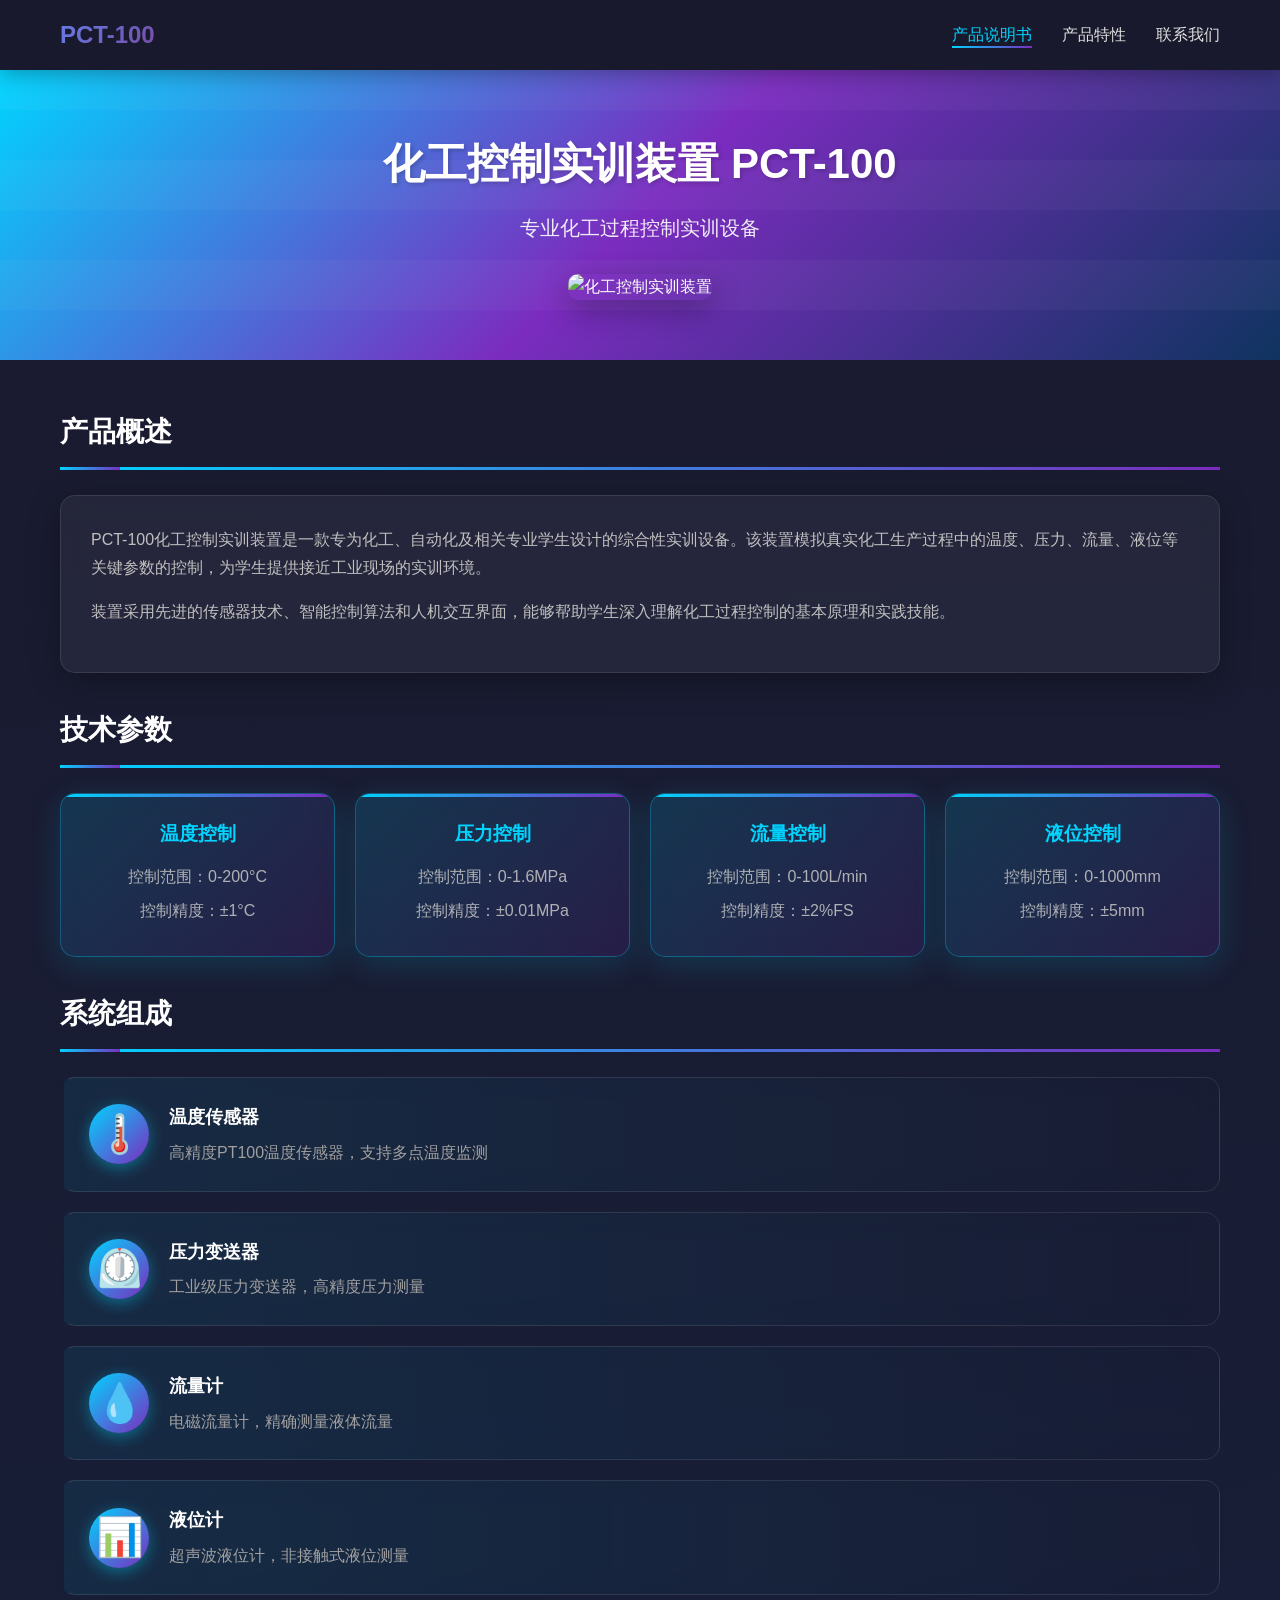
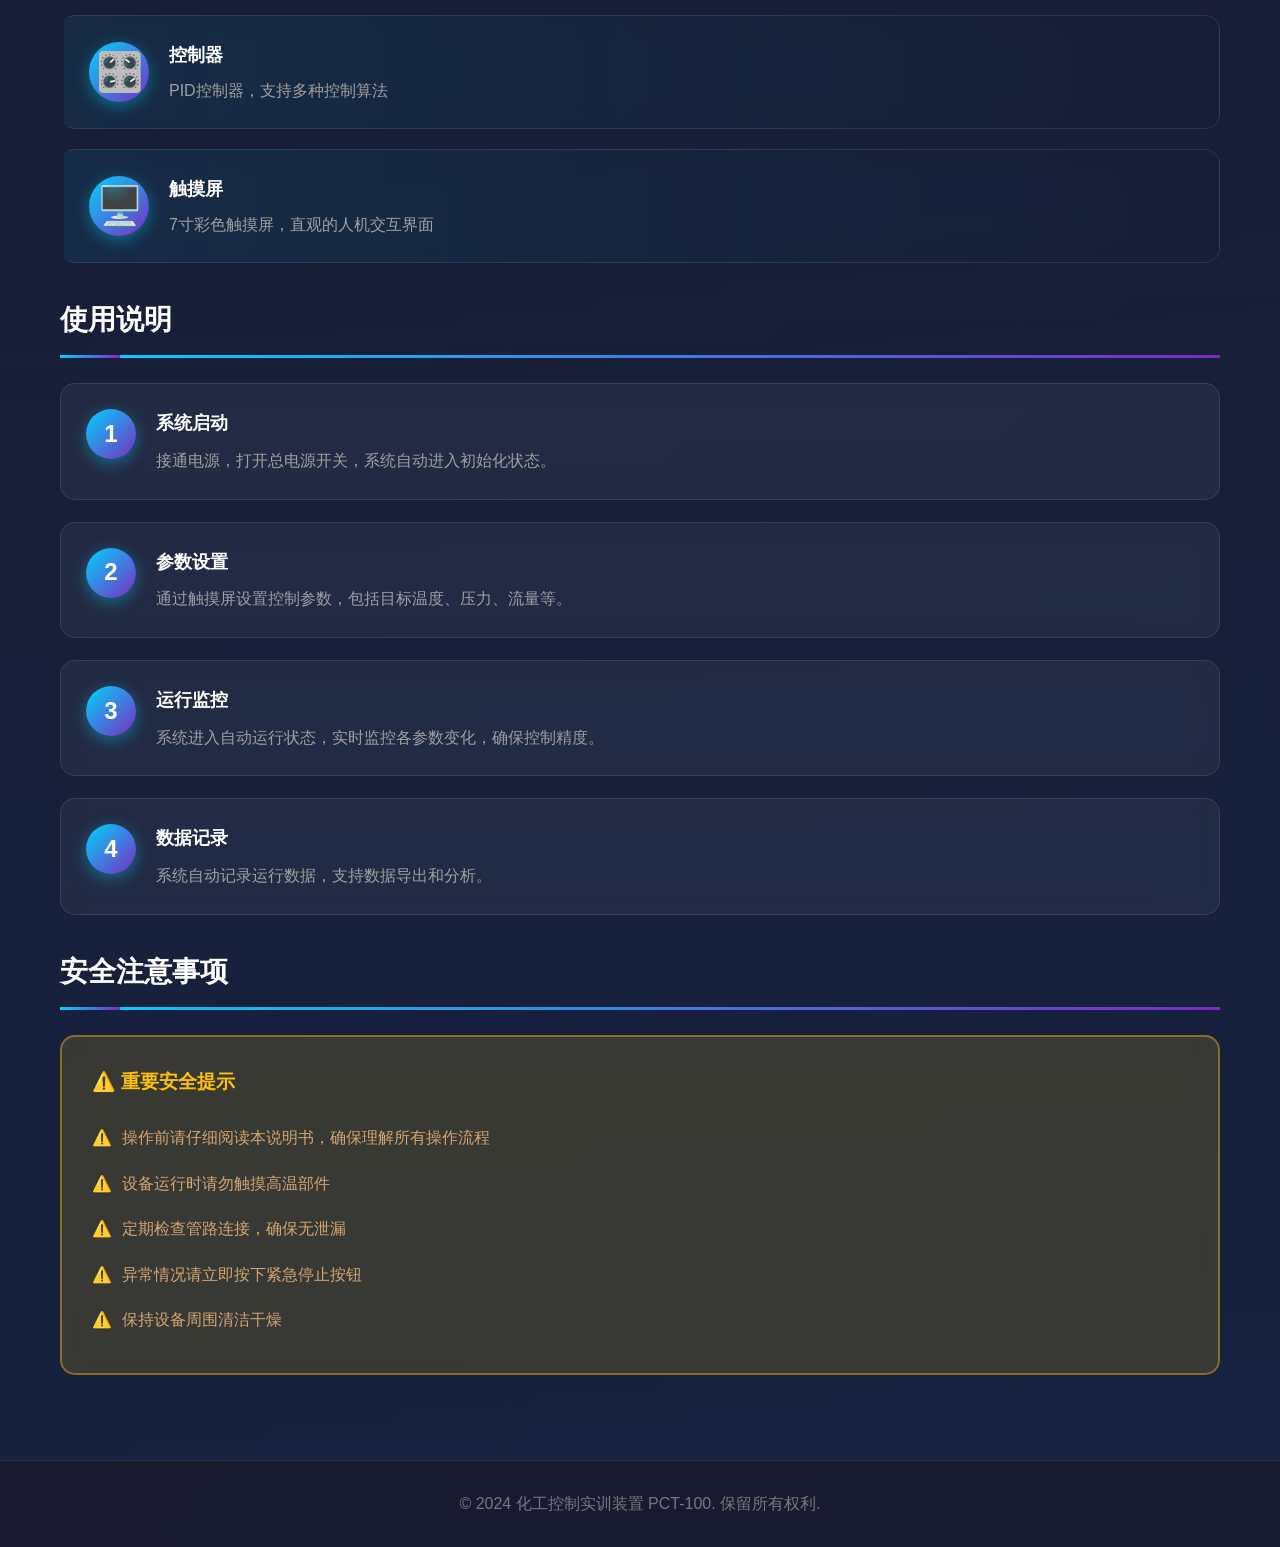
==== commit cb3d28c7: "优化网站设计：深色主题、玻璃态效果、图片更新" ====
--- a/index.html
+++ b/index.html
@@ -24,7 +24,7 @@
                 <h1 class="page-title">化工控制实训装置 PCT-100</h1>
                 <p class="page-subtitle">专业化工过程控制实训设备</p>
                 <div class="hero-image">
-                    <img src="https://neeko-copilot.bytedance.net/api/text2image?prompt=Industrial%20chemical%20control%20training%20equipment%20with%20sensors%20and%20control%20panels%20in%20a%20modern%20laboratory&image_size=landscape_16_9" alt="化工控制实训装置" />
+                    <img src="https://images.unsplash.com/photo-1542744173-8e7e53415bb0?w=1200&h=600&fit=crop" alt="化工控制实训装置" />
                 </div>
             </div>
         </section>
--- a/styles.css
+++ b/styles.css
@@ -8,7 +8,7 @@
     font-family: 'Segoe UI', Tahoma, Geneva, Verdana, sans-serif;
     line-height: 1.6;
     color: #333;
-    background: linear-gradient(135deg, #667eea 0%, #764ba2 100%);
+    background: linear-gradient(135deg, #1a1a2e 0%, #16213e 50%, #0f3460 100%);
     min-height: 100vh;
 }
 
@@ -19,9 +19,9 @@
 }
 
 .navbar {
-    background: rgba(255, 255, 255, 0.95);
-    backdrop-filter: blur(10px);
-    box-shadow: 0 2px 10px rgba(0, 0, 0, 0.1);
+    background: rgba(26, 26, 46, 0.95);
+    backdrop-filter: blur(15px);
+    box-shadow: 0 4px 20px rgba(0, 0, 0, 0.3);
     position: sticky;
     top: 0;
     z-index: 1000;
@@ -54,18 +54,18 @@
 
 .nav-link {
     text-decoration: none;
-    color: #333;
+    color: #e0e0e0;
     font-weight: 500;
     transition: all 0.3s ease;
     position: relative;
 }
 
 .nav-link:hover {
-    color: #667eea;
+    color: #00d4ff;
 }
 
 .nav-link.active {
-    color: #667eea;
+    color: #00d4ff;
 }
 
 .nav-link::after {
@@ -75,7 +75,7 @@
     left: 0;
     width: 0;
     height: 2px;
-    background: linear-gradient(135deg, #667eea 0%, #764ba2 100%);
+    background: linear-gradient(135deg, #00d4ff 0%, #7b2cbf 100%);
     transition: width 0.3s ease;
 }
 
@@ -85,15 +85,34 @@
 }
 
 .main-content {
-    background: white;
+    background: linear-gradient(180deg, rgba(26, 26, 46, 0.98) 0%, rgba(22, 33, 62, 0.96) 100%);
     min-height: calc(100vh - 70px);
+    color: #e0e0e0;
 }
 
 .hero-section {
-    background: linear-gradient(135deg, #667eea 0%, #764ba2 100%);
+    background: linear-gradient(135deg, #00d4ff 0%, #7b2cbf 50%, #0f3460 100%);
     color: white;
     padding: 60px 0;
     text-align: center;
+    position: relative;
+    overflow: hidden;
+}
+
+.hero-section::before {
+    content: '';
+    position: absolute;
+    top: 0;
+    left: -50%;
+    width: 200%;
+    height: 100%;
+    background: repeating-linear-gradient(
+        0deg,
+        transparent,
+        transparent 50px,
+        rgba(255, 255, 255, 0.03) 50px,
+        rgba(255, 255, 255, 0.03) 100px
+    );
 }
 
 .page-title {
@@ -122,10 +141,11 @@
 
 .section-title {
     font-size: 28px;
-    color: #333;
+    color: #fff;
     margin-bottom: 25px;
     padding-bottom: 12px;
-    border-bottom: 3px solid #667eea;
+    border-bottom: 3px solid transparent;
+    border-image: linear-gradient(90deg, #00d4ff, #7b2cbf) 1;
     position: relative;
 }
 
@@ -134,97 +154,124 @@
     position: absolute;
     bottom: -3px;
     left: 0;
-    width: 50px;
+    width: 60px;
     height: 3px;
-    background: linear-gradient(135deg, #667eea 0%, #764ba2 100%);
+    background: linear-gradient(135deg, #00d4ff 0%, #7b2cbf 100%);
 }
 
 .content-block {
-    background: #f8f9fa;
-    padding: 25px;
-    border-radius: 10px;
+    background: rgba(255, 255, 255, 0.05);
+    backdrop-filter: blur(10px);
+    border: 1px solid rgba(255, 255, 255, 0.1);
+    padding: 30px;
+    border-radius: 15px;
     margin-bottom: 35px;
-    box-shadow: 0 2px 10px rgba(0, 0, 0, 0.05);
+    box-shadow: 0 8px 32px rgba(0, 0, 0, 0.3);
 }
 
 .content-block p {
-    margin-bottom: 12px;
+    margin-bottom: 15px;
     line-height: 1.8;
+    color: #c0c0c0;
 }
 
 .specs-grid {
     display: grid;
     grid-template-columns: repeat(auto-fit, minmax(230px, 1fr));
-    gap: 18px;
+    gap: 20px;
     margin-bottom: 35px;
 }
 
 .spec-item {
-    background: linear-gradient(135deg, #667eea 0%, #764ba2 100%);
-    color: white;
-    padding: 22px;
-    border-radius: 10px;
+    background: linear-gradient(135deg, rgba(0, 212, 255, 0.15) 0%, rgba(123, 44, 191, 0.15) 100%);
+    backdrop-filter: blur(10px);
+    border: 1px solid rgba(0, 212, 255, 0.3);
+    color: #e0e0e0;
+    padding: 25px;
+    border-radius: 15px;
     text-align: center;
-    box-shadow: 0 4px 15px rgba(102, 126, 234, 0.3);
-    transition: transform 0.3s ease;
+    box-shadow: 0 8px 32px rgba(0, 212, 255, 0.15);
+    transition: all 0.3s ease;
+    position: relative;
+    overflow: hidden;
+}
+
+.spec-item::before {
+    content: '';
+    position: absolute;
+    top: 0;
+    left: 0;
+    right: 0;
+    height: 3px;
+    background: linear-gradient(90deg, #00d4ff, #7b2cbf);
 }
 
 .spec-item:hover {
-    transform: translateY(-5px);
+    transform: translateY(-8px);
+    box-shadow: 0 12px 40px rgba(0, 212, 255, 0.25);
+    border-color: rgba(0, 212, 255, 0.5);
 }
 
 .spec-item h3 {
-    font-size: 18px;
-    margin-bottom: 12px;
+    font-size: 19px;
+    margin-bottom: 15px;
+    color: #00d4ff;
 }
 
 .spec-item p {
-    margin: 6px 0;
+    margin: 8px 0;
     opacity: 0.9;
+    color: #c0c0c0;
 }
 
 .components-list {
     display: grid;
-    gap: 18px;
+    gap: 20px;
     margin-bottom: 35px;
 }
 
 .component-item {
     display: flex;
     align-items: center;
-    background: #f8f9fa;
-    padding: 22px;
-    border-radius: 10px;
-    transition: all 0.3s ease;
-    border-left: 4px solid #667eea;
+    background: rgba(255, 255, 255, 0.05);
+    backdrop-filter: blur(10px);
+    border: 1px solid rgba(255, 255, 255, 0.1);
+    padding: 25px;
+    border-radius: 15px;
+    transition: all 0.3s ease;
+    border-left: 4px solid transparent;
+    background: linear-gradient(90deg, rgba(0, 212, 255, 0.08) 0%, transparent 100%);
 }
 
 .component-item:hover {
-    background: #e9ecef;
-    transform: translateX(5px);
+    background: rgba(0, 212, 255, 0.1);
+    transform: translateX(8px);
+    border-left-color: #00d4ff;
+    box-shadow: 0 8px 32px rgba(0, 212, 255, 0.15);
 }
 
 .component-icon {
-    font-size: 36px;
-    margin-right: 18px;
-    width: 55px;
-    height: 55px;
+    font-size: 38px;
+    margin-right: 20px;
+    width: 60px;
+    height: 60px;
     display: flex;
     align-items: center;
     justify-content: center;
-    background: linear-gradient(135deg, #667eea 0%, #764ba2 100%);
+    background: linear-gradient(135deg, #00d4ff 0%, #7b2cbf 100%);
     border-radius: 50%;
     color: white;
+    box-shadow: 0 4px 15px rgba(0, 212, 255, 0.4);
 }
 
 .component-info h3 {
-    font-size: 17px;
-    margin-bottom: 6px;
-    color: #333;
+    font-size: 18px;
+    margin-bottom: 8px;
+    color: #fff;
 }
 
 .component-info p {
-    color: #666;
+    color: #a0a0a0;
     line-height: 1.6;
 }
 
@@ -235,40 +282,44 @@
 .instruction-step {
     display: flex;
     align-items: flex-start;
-    margin-bottom: 20px;
-    background: #f8f9fa;
-    padding: 22px;
-    border-radius: 10px;
+    margin-bottom: 22px;
+    background: rgba(255, 255, 255, 0.05);
+    backdrop-filter: blur(10px);
+    border: 1px solid rgba(255, 255, 255, 0.1);
+    padding: 25px;
+    border-radius: 15px;
     transition: all 0.3s ease;
 }
 
 .instruction-step:hover {
-    background: #e9ecef;
+    background: rgba(0, 212, 255, 0.08);
+    box-shadow: 0 8px 32px rgba(0, 212, 255, 0.1);
 }
 
 .step-number {
-    font-size: 22px;
+    font-size: 24px;
     font-weight: bold;
-    width: 45px;
-    height: 45px;
+    width: 50px;
+    height: 50px;
     display: flex;
     align-items: center;
     justify-content: center;
-    background: linear-gradient(135deg, #667eea 0%, #764ba2 100%);
+    background: linear-gradient(135deg, #00d4ff 0%, #7b2cbf 100%);
     color: white;
     border-radius: 50%;
-    margin-right: 18px;
+    margin-right: 20px;
     flex-shrink: 0;
+    box-shadow: 0 4px 15px rgba(0, 212, 255, 0.4);
 }
 
 .step-content h3 {
-    font-size: 17px;
-    margin-bottom: 8px;
-    color: #333;
+    font-size: 18px;
+    margin-bottom: 10px;
+    color: #fff;
 }
 
 .step-content p {
-    color: #666;
+    color: #a0a0a0;
     line-height: 1.6;
 }
 
@@ -277,16 +328,17 @@
 }
 
 .safety-warning {
-    background: #fff3cd;
-    border: 2px solid #ffc107;
-    border-radius: 10px;
-    padding: 25px;
+    background: rgba(255, 193, 7, 0.15);
+    border: 2px solid rgba(255, 193, 7, 0.4);
+    border-radius: 15px;
+    padding: 30px;
+    backdrop-filter: blur(10px);
 }
 
 .safety-warning h3 {
-    font-size: 18px;
-    color: #856404;
-    margin-bottom: 15px;
+    font-size: 19px;
+    color: #ffc107;
+    margin-bottom: 18px;
 }
 
 .safety-warning ul {
@@ -295,10 +347,10 @@
 }
 
 .safety-warning li {
-    padding: 8px 0;
-    padding-left: 28px;
+    padding: 10px 0;
+    padding-left: 30px;
     position: relative;
-    color: #856404;
+    color: #d4a574;
     line-height: 1.6;
 }
 
@@ -306,19 +358,21 @@
     content: '⚠️';
     position: absolute;
     left: 0;
-    top: 8px;
+    top: 10px;
 }
 
 .footer {
-    background: #333;
-    color: white;
+    background: rgba(26, 26, 46, 0.95);
+    backdrop-filter: blur(15px);
+    color: #a0a0a0;
     text-align: center;
-    padding: 25px 0;
+    padding: 30px 0;
     margin-top: auto;
+    border-top: 1px solid rgba(255, 255, 255, 0.1);
 }
 
 .footer p {
-    opacity: 0.8;
+    opacity: 0.7;
 }
 
 .features-grid {
@@ -329,32 +383,36 @@
 }
 
 .feature-card {
-    background: white;
-    padding: 25px;
-    border-radius: 10px;
-    box-shadow: 0 4px 15px rgba(0, 0, 0, 0.1);
-    transition: all 0.3s ease;
-    border-top: 4px solid #667eea;
+    background: rgba(255, 255, 255, 0.05);
+    backdrop-filter: blur(10px);
+    border: 1px solid rgba(255, 255, 255, 0.1);
+    padding: 28px;
+    border-radius: 15px;
+    box-shadow: 0 8px 32px rgba(0, 0, 0, 0.3);
+    transition: all 0.3s ease;
+    border-top: 4px solid transparent;
+    background: linear-gradient(180deg, rgba(0, 212, 255, 0.08) 0%, transparent 100%);
 }
 
 .feature-card:hover {
-    transform: translateY(-8px);
-    box-shadow: 0 8px 25px rgba(102, 126, 234, 0.3);
+    transform: translateY(-10px);
+    box-shadow: 0 12px 40px rgba(0, 212, 255, 0.2);
+    border-top-color: #00d4ff;
 }
 
 .feature-icon {
-    font-size: 44px;
+    font-size: 48px;
+    margin-bottom: 18px;
+}
+
+.feature-card h3 {
+    font-size: 19px;
     margin-bottom: 15px;
-}
-
-.feature-card h3 {
-    font-size: 18px;
-    margin-bottom: 12px;
-    color: #333;
+    color: #fff;
 }
 
 .feature-card p {
-    color: #666;
+    color: #a0a0a0;
     line-height: 1.7;
 }
 
@@ -365,41 +423,45 @@
 .advantage-item {
     display: flex;
     align-items: center;
-    background: #f8f9fa;
-    padding: 22px;
-    border-radius: 10px;
-    margin-bottom: 18px;
+    background: rgba(255, 255, 255, 0.05);
+    backdrop-filter: blur(10px);
+    border: 1px solid rgba(255, 255, 255, 0.1);
+    padding: 25px;
+    border-radius: 15px;
+    margin-bottom: 20px;
     transition: all 0.3s ease;
 }
 
 .advantage-item:hover {
-    background: #e9ecef;
-    transform: translateX(8px);
+    background: rgba(0, 212, 255, 0.08);
+    transform: translateX(10px);
+    box-shadow: 0 8px 32px rgba(0, 212, 255, 0.1);
 }
 
 .advantage-number {
-    font-size: 28px;
+    font-size: 30px;
     font-weight: bold;
-    width: 60px;
-    height: 60px;
+    width: 65px;
+    height: 65px;
     display: flex;
     align-items: center;
     justify-content: center;
-    background: linear-gradient(135deg, #667eea 0%, #764ba2 100%);
+    background: linear-gradient(135deg, #00d4ff 0%, #7b2cbf 100%);
     color: white;
     border-radius: 50%;
-    margin-right: 20px;
+    margin-right: 22px;
     flex-shrink: 0;
+    box-shadow: 0 4px 15px rgba(0, 212, 255, 0.4);
 }
 
 .advantage-content h3 {
-    font-size: 17px;
-    margin-bottom: 8px;
-    color: #333;
+    font-size: 18px;
+    margin-bottom: 10px;
+    color: #fff;
 }
 
 .advantage-content p {
-    color: #666;
+    color: #a0a0a0;
     line-height: 1.6;
 }
 
@@ -411,38 +473,42 @@
 }
 
 .application-card {
-    background: white;
-    border-radius: 10px;
+    background: rgba(255, 255, 255, 0.05);
+    backdrop-filter: blur(10px);
+    border: 1px solid rgba(255, 255, 255, 0.1);
+    border-radius: 15px;
     overflow: hidden;
-    box-shadow: 0 4px 15px rgba(0, 0, 0, 0.1);
+    box-shadow: 0 8px 32px rgba(0, 0, 0, 0.3);
     transition: all 0.3s ease;
 }
 
 .application-card:hover {
-    transform: translateY(-8px);
-    box-shadow: 0 8px 25px rgba(102, 126, 234, 0.3);
+    transform: translateY(-10px);
+    box-shadow: 0 12px 40px rgba(0, 212, 255, 0.2);
 }
 
 .application-image {
-    background: linear-gradient(135deg, #667eea 0%, #764ba2 100%);
-    padding: 35px;
+    background: linear-gradient(135deg, #00d4ff 0%, #7b2cbf 100%);
+    padding: 40px;
     text-align: center;
 }
 
 .application-image img {
     max-width: 100%;
-    height: auto;
+    height: 180px;
+    object-fit: cover;
+    border-radius: 10px;
 }
 
 .application-card h3 {
-    font-size: 17px;
-    padding: 18px 18px 8px;
-    color: #333;
+    font-size: 18px;
+    padding: 20px 20px 10px;
+    color: #fff;
 }
 
 .application-card p {
-    padding: 0 18px 18px;
-    color: #666;
+    padding: 0 20px 20px;
+    color: #a0a0a0;
     line-height: 1.6;
 }
 
@@ -454,31 +520,37 @@
 .performance-table table {
     width: 100%;
     border-collapse: collapse;
-    background: white;
-    box-shadow: 0 4px 15px rgba(0, 0, 0, 0.1);
-    border-radius: 10px;
+    background: rgba(255, 255, 255, 0.05);
+    backdrop-filter: blur(10px);
+    border: 1px solid rgba(255, 255, 255, 0.1);
+    border-radius: 15px;
     overflow: hidden;
+    box-shadow: 0 8px 32px rgba(0, 0, 0, 0.3);
 }
 
 .performance-table th,
 .performance-table td {
-    padding: 13px 18px;
+    padding: 15px 20px;
     text-align: left;
-    border-bottom: 1px solid #e9ecef;
+    border-bottom: 1px solid rgba(255, 255, 255, 0.1);
 }
 
 .performance-table th {
-    background: linear-gradient(135deg, #667eea 0%, #764ba2 100%);
+    background: linear-gradient(135deg, #00d4ff 0%, #7b2cbf 100%);
     color: white;
     font-weight: 600;
 }
 
 .performance-table tr:hover {
-    background: #f8f9fa;
+    background: rgba(0, 212, 255, 0.1);
 }
 
 .performance-table tr:last-child td {
     border-bottom: none;
+}
+
+.performance-table td {
+    color: #c0c0c0;
 }
 
 .contact-grid {
@@ -489,42 +561,47 @@
 }
 
 .contact-info-card {
-    background: white;
-    padding: 25px;
-    border-radius: 10px;
+    background: rgba(255, 255, 255, 0.05);
+    backdrop-filter: blur(10px);
+    border: 1px solid rgba(255, 255, 255, 0.1);
+    padding: 28px;
+    border-radius: 15px;
     text-align: center;
-    box-shadow: 0 4px 15px rgba(0, 0, 0, 0.1);
-    transition: all 0.3s ease;
-    border-top: 4px solid #667eea;
+    box-shadow: 0 8px 32px rgba(0, 0, 0, 0.3);
+    transition: all 0.3s ease;
+    border-top: 4px solid transparent;
 }
 
 .contact-info-card:hover {
-    transform: translateY(-5px);
-    box-shadow: 0 8px 25px rgba(102, 126, 234, 0.3);
+    transform: translateY(-8px);
+    box-shadow: 0 12px 40px rgba(0, 212, 255, 0.2);
+    border-top-color: #00d4ff;
 }
 
 .contact-icon {
-    font-size: 44px;
+    font-size: 48px;
+    margin-bottom: 18px;
+}
+
+.contact-info-card h3 {
+    font-size: 18px;
     margin-bottom: 15px;
-}
-
-.contact-info-card h3 {
-    font-size: 17px;
-    margin-bottom: 12px;
-    color: #333;
+    color: #fff;
 }
 
 .contact-info-card p {
-    color: #666;
-    margin: 6px 0;
+    color: #a0a0a0;
+    margin: 8px 0;
     line-height: 1.6;
 }
 
 .contact-form-section {
-    background: white;
-    padding: 35px;
-    border-radius: 10px;
-    box-shadow: 0 4px 15px rgba(0, 0, 0, 0.1);
+    background: rgba(255, 255, 255, 0.05);
+    backdrop-filter: blur(10px);
+    border: 1px solid rgba(255, 255, 255, 0.1);
+    padding: 40px;
+    border-radius: 15px;
+    box-shadow: 0 8px 32px rgba(0, 0, 0, 0.3);
     margin-bottom: 40px;
 }
 
@@ -534,25 +611,27 @@
 }
 
 .form-group {
-    margin-bottom: 22px;
+    margin-bottom: 25px;
 }
 
 .form-group label {
     display: block;
-    margin-bottom: 6px;
+    margin-bottom: 8px;
     font-weight: 500;
-    color: #333;
+    color: #e0e0e0;
 }
 
 .form-group input,
 .form-group select,
 .form-group textarea {
     width: 100%;
-    padding: 11px 14px;
-    border: 2px solid #e9ecef;
-    border-radius: 8px;
-    font-size: 14px;
+    padding: 13px 16px;
+    border: 1px solid rgba(255, 255, 255, 0.2);
+    border-radius: 10px;
+    font-size: 15px;
     font-family: inherit;
+    background: rgba(255, 255, 255, 0.05);
+    color: #e0e0e0;
     transition: all 0.3s ease;
 }
 
@@ -560,13 +639,13 @@
 .form-group select:focus,
 .form-group textarea:focus {
     outline: none;
-    border-color: #667eea;
-    box-shadow: 0 0 0 3px rgba(102, 126, 234, 0.1);
+    border-color: #00d4ff;
+    box-shadow: 0 0 0 3px rgba(0, 212, 255, 0.2);
 }
 
 .form-group textarea {
     resize: vertical;
-    min-height: 110px;
+    min-height: 120px;
 }
 
 .form-submit {
@@ -574,21 +653,21 @@
 }
 
 .submit-btn {
-    background: linear-gradient(135deg, #667eea 0%, #764ba2 100%);
+    background: linear-gradient(135deg, #00d4ff 0%, #7b2cbf 100%);
     color: white;
     border: none;
-    padding: 13px 35px;
-    font-size: 15px;
+    padding: 15px 40px;
+    font-size: 16px;
     font-weight: 600;
-    border-radius: 8px;
+    border-radius: 10px;
     cursor: pointer;
     transition: all 0.3s ease;
-    box-shadow: 0 4px 15px rgba(102, 126, 234, 0.3);
+    box-shadow: 0 4px 15px rgba(0, 212, 255, 0.4);
 }
 
 .submit-btn:hover {
-    transform: translateY(-2px);
-    box-shadow: 0 6px 20px rgba(102, 126, 234, 0.4);
+    transform: translateY(-3px);
+    box-shadow: 0 8px 25px rgba(0, 212, 255, 0.5);
 }
 
 .service-promises {
@@ -599,32 +678,34 @@
 }
 
 .promise-item {
-    background: white;
-    padding: 25px;
-    border-radius: 10px;
+    background: rgba(255, 255, 255, 0.05);
+    backdrop-filter: blur(10px);
+    border: 1px solid rgba(255, 255, 255, 0.1);
+    padding: 28px;
+    border-radius: 15px;
     text-align: center;
-    box-shadow: 0 4px 15px rgba(0, 0, 0, 0.1);
+    box-shadow: 0 8px 32px rgba(0, 0, 0, 0.3);
     transition: all 0.3s ease;
 }
 
 .promise-item:hover {
-    transform: translateY(-5px);
-    box-shadow: 0 8px 25px rgba(102, 126, 234, 0.3);
+    transform: translateY(-8px);
+    box-shadow: 0 12px 40px rgba(0, 212, 255, 0.2);
 }
 
 .promise-icon {
-    font-size: 44px;
+    font-size: 48px;
+    margin-bottom: 18px;
+}
+
+.promise-item h3 {
+    font-size: 18px;
     margin-bottom: 15px;
-}
-
-.promise-item h3 {
-    font-size: 17px;
-    margin-bottom: 12px;
-    color: #333;
+    color: #fff;
 }
 
 .promise-item p {
-    color: #666;
+    color: #a0a0a0;
     line-height: 1.6;
 }
 
@@ -633,10 +714,12 @@
 }
 
 .faq-item {
-    background: white;
-    border-radius: 10px;
-    margin-bottom: 12px;
-    box-shadow: 0 2px 10px rgba(0, 0, 0, 0.05);
+    background: rgba(255, 255, 255, 0.05);
+    backdrop-filter: blur(10px);
+    border: 1px solid rgba(255, 255, 255, 0.1);
+    border-radius: 15px;
+    margin-bottom: 15px;
+    box-shadow: 0 4px 20px rgba(0, 0, 0, 0.2);
     overflow: hidden;
 }
 
@@ -644,51 +727,52 @@
     display: flex;
     justify-content: space-between;
     align-items: center;
-    padding: 18px 22px;
+    padding: 20px 25px;
     cursor: pointer;
     transition: all 0.3s ease;
 }
 
 .faq-question:hover {
-    background: #f8f9fa;
+    background: rgba(0, 212, 255, 0.08);
 }
 
 .faq-question h3 {
-    font-size: 15px;
-    color: #333;
+    font-size: 16px;
+    color: #e0e0e0;
     margin: 0;
     flex: 1;
 }
 
 .faq-toggle {
-    font-size: 22px;
-    color: #667eea;
+    font-size: 24px;
+    color: #00d4ff;
     font-weight: bold;
-    margin-left: 18px;
+    margin-left: 20px;
+    transition: transform 0.3s ease;
 }
 
 .faq-answer {
     display: none;
-    padding: 0 22px 22px;
-    border-top: 1px solid #e9ecef;
+    padding: 0 25px 25px;
+    border-top: 1px solid rgba(255, 255, 255, 0.1);
 }
 
 .faq-answer p {
-    color: #666;
+    color: #a0a0a0;
     line-height: 1.8;
-    padding-top: 18px;
+    padding-top: 20px;
 }
 
 @media (max-width: 768px) {
     .nav-container {
         flex-direction: column;
         height: auto;
-        padding: 12px 20px;
+        padding: 15px 20px;
     }
 
     .nav-menu {
-        margin-top: 12px;
-        gap: 12px;
+        margin-top: 15px;
+        gap: 15px;
         flex-wrap: wrap;
         justify-content: center;
     }
@@ -699,6 +783,10 @@
 
     .page-subtitle {
         font-size: 16px;
+    }
+
+    .hero-section {
+        padding: 40px 0;
     }
 
     .specs-grid {
@@ -728,7 +816,7 @@
 
     .component-icon {
         margin-right: 0;
-        margin-bottom: 12px;
+        margin-bottom: 15px;
     }
 
     .instruction-step {
@@ -738,7 +826,7 @@
 
     .step-number {
         margin-right: 0;
-        margin-bottom: 12px;
+        margin-bottom: 15px;
     }
 
     .advantage-item {
@@ -748,10 +836,14 @@
 
     .advantage-number {
         margin-right: 0;
-        margin-bottom: 12px;
+        margin-bottom: 15px;
     }
 
     .contact-form-section {
-        padding: 22px;
+        padding: 25px;
+    }
+
+    .faq-question h3 {
+        font-size: 15px;
     }
 }
